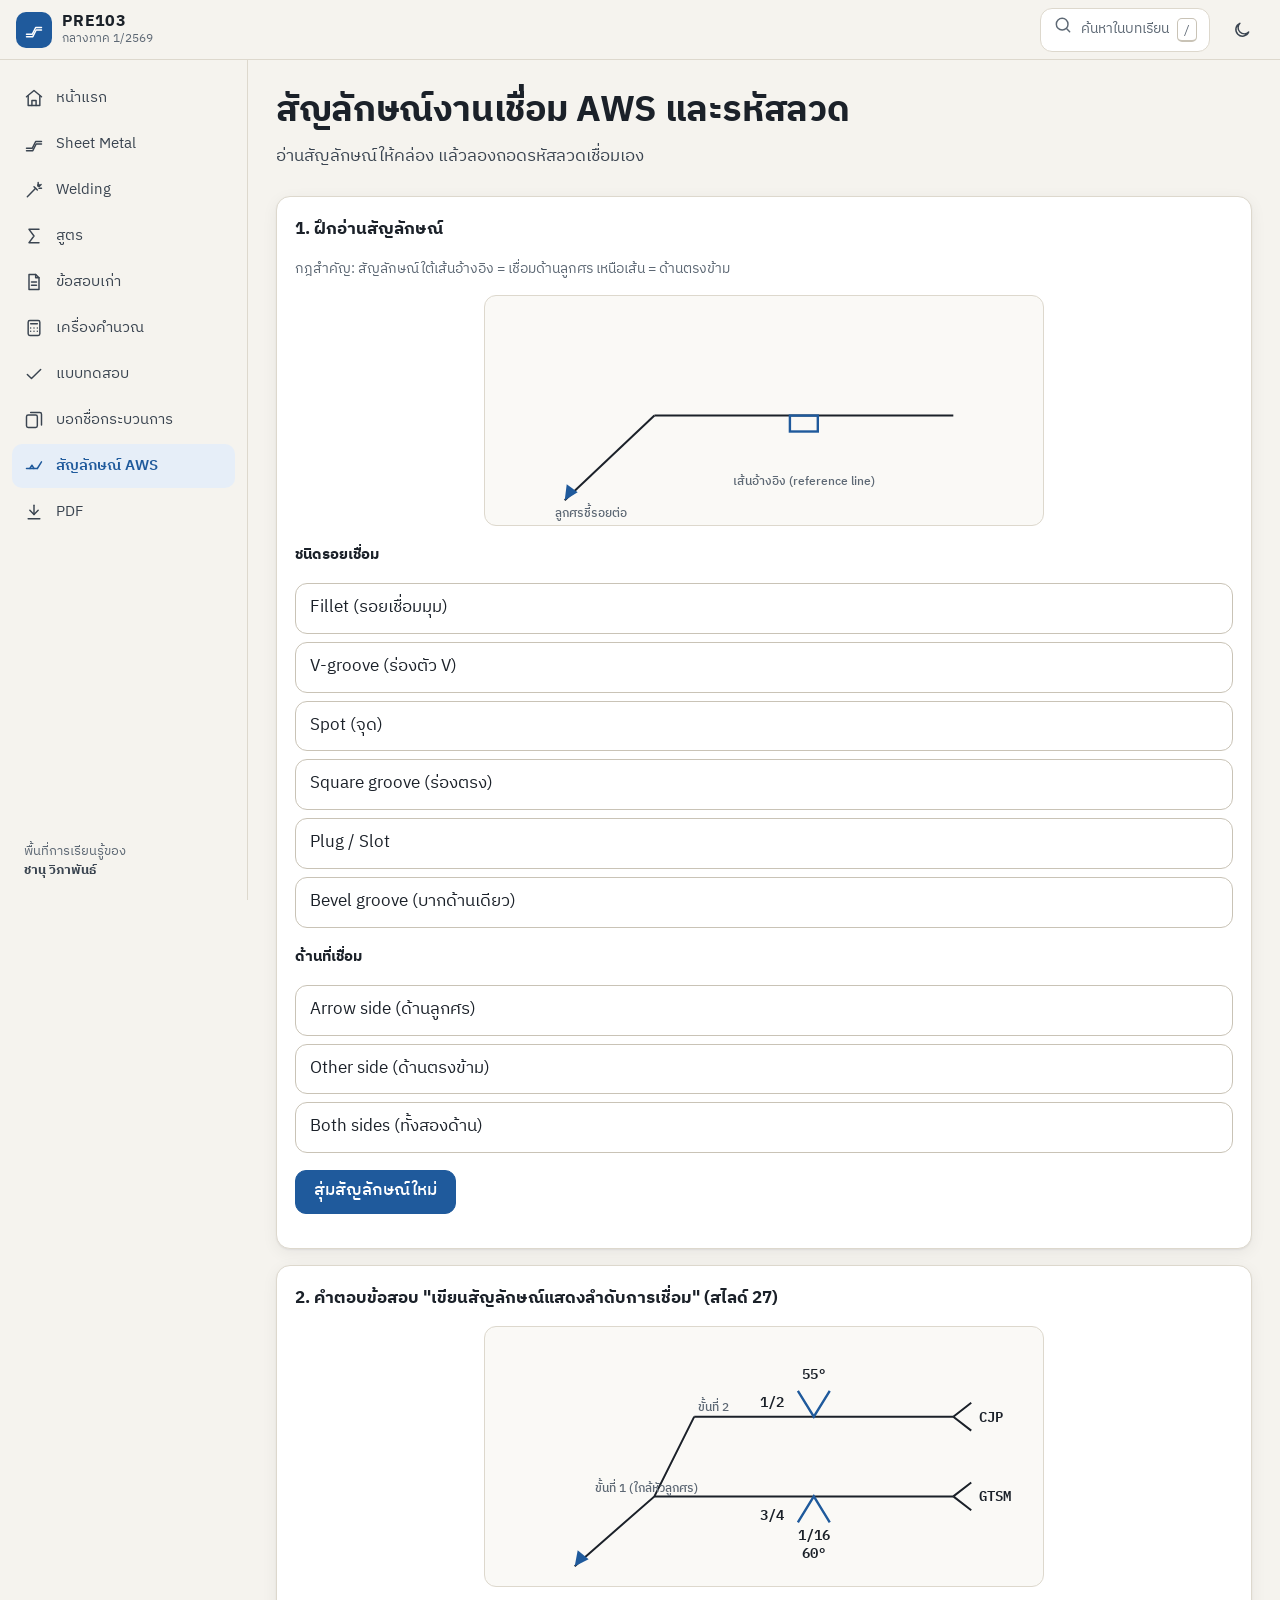
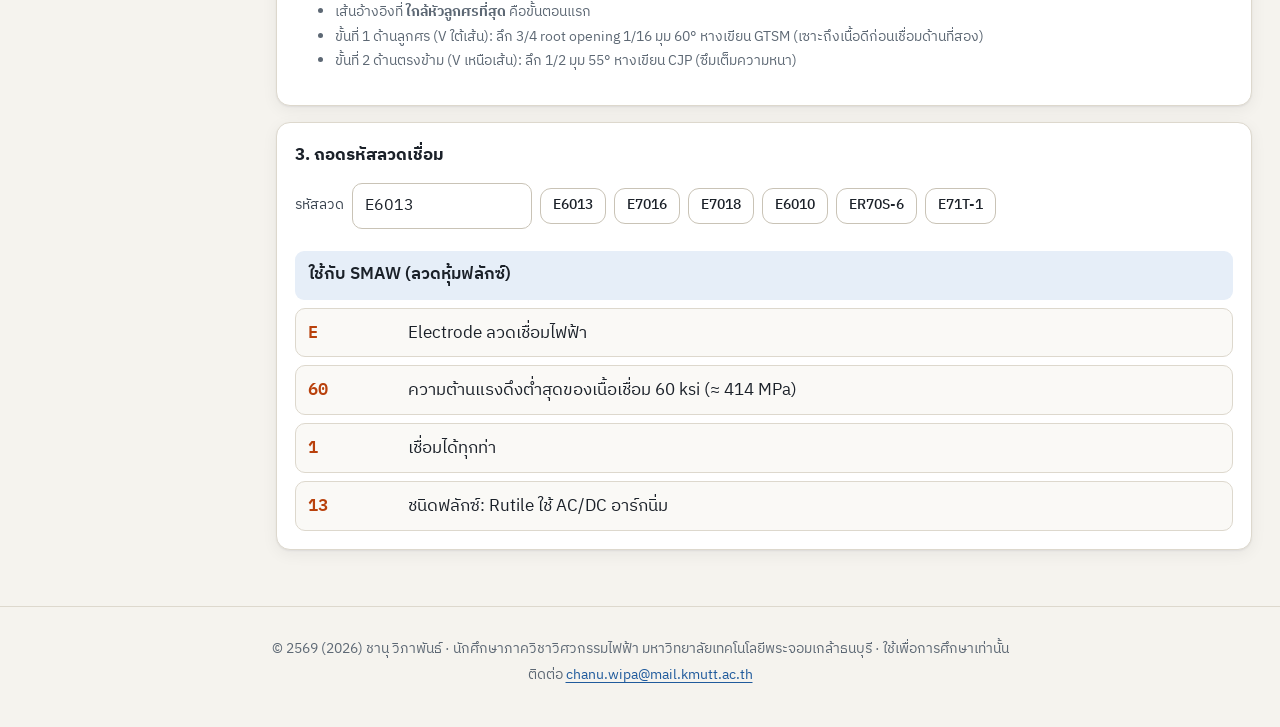
==== aws.html @ 677ed737 "PRE103 midterm review site v1" ====
<!doctype html>
<html lang="th">
<head>
<meta charset="utf-8">
<meta name="viewport" content="width=device-width, initial-scale=1">
<title>ฝึกสัญลักษณ์งานเชื่อมและรหัสลวด · PRE103 กลางภาค</title>
<meta name="description" content="ทบทวน PRE103 Production Technology ภาคการศึกษาที่ 1/2569 Sheet Metal Forming และ Welding Technology โดย ชานุ วิภาพันธ์">
<meta name="author" content="ชานุ วิภาพันธ์">
<meta name="theme-color" content="#f5f3ee" media="(prefers-color-scheme: light)">
<meta name="theme-color" content="#11151b" media="(prefers-color-scheme: dark)">
<link rel="icon" href="favicon.svg" type="image/svg+xml">
<script>try{var t=localStorage.getItem('pre103-theme');if(t)document.documentElement.dataset.theme=t}catch(e){}</script>
<link rel="preconnect" href="https://fonts.googleapis.com">
<link rel="preconnect" href="https://fonts.gstatic.com" crossorigin>
<link rel="stylesheet" href="https://fonts.googleapis.com/css2?family=IBM+Plex+Sans+Thai:wght@400;500;600;700&family=IBM+Plex+Mono:wght@400;500&display=swap">
<link rel="stylesheet" href="vendor/katex/katex.min.css">
<link rel="stylesheet" href="css/styles.css">
</head>
<body class="" data-page="aws.html">
<svg width="0" height="0" style="position:absolute" aria-hidden="true"><defs><symbol id="i-home" viewBox="0 0 24 24" fill="none" stroke="currentColor" stroke-width="1.75" stroke-linecap="round" stroke-linejoin="round"><path d="M3 10.5 12 3l9 7.5"/><path d="M5 9.5V21h14V9.5"/><path d="M9.5 21v-6h5v6"/></symbol><symbol id="i-sheet" viewBox="0 0 24 24" fill="none" stroke="currentColor" stroke-width="1.75" stroke-linecap="round" stroke-linejoin="round"><path d="M3 17h7l4-8h7"/><path d="M3 20h7.6l4-8H21"/></symbol><symbol id="i-weld" viewBox="0 0 24 24" fill="none" stroke="currentColor" stroke-width="1.75" stroke-linecap="round" stroke-linejoin="round"><path d="M4 20 14 10"/><path d="m12 8 4 4"/><path d="M17 3v3M20.5 5.5l-2 2M21 10h-3"/><circle cx="17.5" cy="6.5" r="1"/></symbol><symbol id="i-sigma" viewBox="0 0 24 24" fill="none" stroke="currentColor" stroke-width="1.75" stroke-linecap="round" stroke-linejoin="round"><path d="M18 4H6l6 8-6 8h12"/></symbol><symbol id="i-doc" viewBox="0 0 24 24" fill="none" stroke="currentColor" stroke-width="1.75" stroke-linecap="round" stroke-linejoin="round"><path d="M6 3h8l4 4v14H6z"/><path d="M14 3v4h4M9 12h6M9 16h6"/></symbol><symbol id="i-calc" viewBox="0 0 24 24" fill="none" stroke="currentColor" stroke-width="1.75" stroke-linecap="round" stroke-linejoin="round"><rect x="5" y="3" width="14" height="18" rx="2"/><path d="M8 7h8M8 12h.01M12 12h.01M16 12h.01M8 16h.01M12 16h.01M16 16h.01"/></symbol><symbol id="i-check" viewBox="0 0 24 24" fill="none" stroke="currentColor" stroke-width="1.75" stroke-linecap="round" stroke-linejoin="round"><path d="M4 12.5 9 17.5 20 6.5"/></symbol><symbol id="i-cards" viewBox="0 0 24 24" fill="none" stroke="currentColor" stroke-width="1.75" stroke-linecap="round" stroke-linejoin="round"><rect x="3" y="6" width="13" height="15" rx="2"/><path d="M8 3h11a2 2 0 0 1 2 2v13"/></symbol><symbol id="i-symbol" viewBox="0 0 24 24" fill="none" stroke="currentColor" stroke-width="1.75" stroke-linecap="round" stroke-linejoin="round"><path d="M3 15h13"/><path d="m16 15 5-8"/><path d="M7 15l2.5-4 2.5 4"/></symbol><symbol id="i-download" viewBox="0 0 24 24" fill="none" stroke="currentColor" stroke-width="1.75" stroke-linecap="round" stroke-linejoin="round"><path d="M12 4v11"/><path d="m7 10 5 5 5-5"/><path d="M5 20h14"/></symbol><symbol id="i-search" viewBox="0 0 24 24" fill="none" stroke="currentColor" stroke-width="1.75" stroke-linecap="round" stroke-linejoin="round"><circle cx="11" cy="11" r="7"/><path d="m20 20-3.5-3.5"/></symbol><symbol id="i-moon" viewBox="0 0 24 24" fill="none" stroke="currentColor" stroke-width="1.75" stroke-linecap="round" stroke-linejoin="round"><path d="M20 14.5A8 8 0 1 1 9.5 4a6.5 6.5 0 0 0 10.5 10.5z"/></symbol><symbol id="i-sun" viewBox="0 0 24 24" fill="none" stroke="currentColor" stroke-width="1.75" stroke-linecap="round" stroke-linejoin="round"><circle cx="12" cy="12" r="4"/><path d="M12 2v2M12 20v2M4.9 4.9l1.4 1.4M17.7 17.7l1.4 1.4M2 12h2M20 12h2M4.9 19.1l1.4-1.4M17.7 6.3l1.4-1.4"/></symbol><symbol id="i-menu" viewBox="0 0 24 24" fill="none" stroke="currentColor" stroke-width="1.75" stroke-linecap="round" stroke-linejoin="round"><path d="M4 7h16M4 12h16M4 17h16"/></symbol><symbol id="i-close" viewBox="0 0 24 24" fill="none" stroke="currentColor" stroke-width="1.75" stroke-linecap="round" stroke-linejoin="round"><path d="M6 6l12 12M18 6 6 18"/></symbol><symbol id="i-bulb" viewBox="0 0 24 24" fill="none" stroke="currentColor" stroke-width="1.75" stroke-linecap="round" stroke-linejoin="round"><path d="M9 18h6M10 21h4"/><path d="M12 3a6 6 0 0 0-3.5 10.9c.6.5 1 1.2 1 2.1h5c0-.9.4-1.6 1-2.1A6 6 0 0 0 12 3z"/></symbol><symbol id="i-alert" viewBox="0 0 24 24" fill="none" stroke="currentColor" stroke-width="1.75" stroke-linecap="round" stroke-linejoin="round"><path d="M12 3 2 20h20z"/><path d="M12 10v4M12 17h.01"/></symbol><symbol id="i-target" viewBox="0 0 24 24" fill="none" stroke="currentColor" stroke-width="1.75" stroke-linecap="round" stroke-linejoin="round"><circle cx="12" cy="12" r="8"/><circle cx="12" cy="12" r="4"/><circle cx="12" cy="12" r=".6"/></symbol><symbol id="i-book" viewBox="0 0 24 24" fill="none" stroke="currentColor" stroke-width="1.75" stroke-linecap="round" stroke-linejoin="round"><path d="M4 5a2 2 0 0 1 2-2h13v16H6a2 2 0 0 0-2 2z"/><path d="M4 19V5"/></symbol><symbol id="i-arrow" viewBox="0 0 24 24" fill="none" stroke="currentColor" stroke-width="1.75" stroke-linecap="round" stroke-linejoin="round"><path d="M5 12h14M13 6l6 6-6 6"/></symbol><symbol id="i-up" viewBox="0 0 24 24" fill="none" stroke="currentColor" stroke-width="1.75" stroke-linecap="round" stroke-linejoin="round"><path d="M12 19V5M6 11l6-6 6 6"/></symbol></defs></svg>
<div id="loader" class="loader" aria-hidden="true"><div class="loader-inner"><div class="loader-mark"><svg class="ic" aria-hidden="true"><use href="#i-sheet"/></svg></div><p class="loader-quote"></p><p class="loader-by"></p></div></div>
<a class="skip" href="#main">ข้ามไปเนื้อหา</a>
<header class="topbar">
  <div class="topbar-inner">
    <button class="icon-btn menu-btn" type="button" aria-label="เปิดเมนู" aria-expanded="false" aria-controls="sidenav"><svg class="ic" aria-hidden="true"><use href="#i-menu"/></svg></button>
    <a class="brand" href="index.html"><span class="brand-mark"><svg class="ic" aria-hidden="true"><use href="#i-sheet"/></svg></span><span class="brand-text"><b>PRE103</b><small>กลางภาค 1/2569</small></span></a>
    <button class="search-btn" type="button" data-open-search><span><svg class="ic" aria-hidden="true"><use href="#i-search"/></svg></span><span class="search-label">ค้นหาในบทเรียน</span><kbd>/</kbd></button>
    <button class="icon-btn" type="button" data-theme-toggle aria-label="สลับโหมดมืด/สว่าง"><svg class="ic" aria-hidden="true"><use href="#i-moon"/></svg></button>
  </div>
</header>
<div class="shell">
  <nav id="sidenav" class="sidenav" aria-label="เมนูหลัก"><ul><li><a href="index.html"><svg class="ic" aria-hidden="true"><use href="#i-home"/></svg><span>หน้าแรก</span></a></li><li><a href="lesson-sheet-metal.html"><svg class="ic" aria-hidden="true"><use href="#i-sheet"/></svg><span>Sheet Metal</span></a></li><li><a href="lesson-welding.html"><svg class="ic" aria-hidden="true"><use href="#i-weld"/></svg><span>Welding</span></a></li><li><a href="formulas.html"><svg class="ic" aria-hidden="true"><use href="#i-sigma"/></svg><span>สูตร</span></a></li><li><a href="exams.html"><svg class="ic" aria-hidden="true"><use href="#i-doc"/></svg><span>ข้อสอบเก่า</span></a></li><li><a href="calculators.html"><svg class="ic" aria-hidden="true"><use href="#i-calc"/></svg><span>เครื่องคำนวณ</span></a></li><li><a href="quiz.html"><svg class="ic" aria-hidden="true"><use href="#i-check"/></svg><span>แบบทดสอบ</span></a></li><li><a href="flashcards.html"><svg class="ic" aria-hidden="true"><use href="#i-cards"/></svg><span>บอกชื่อกระบวนการ</span></a></li><li><a href="aws.html" aria-current="page"><svg class="ic" aria-hidden="true"><use href="#i-symbol"/></svg><span>สัญลักษณ์ AWS</span></a></li><li><a href="downloads.html"><svg class="ic" aria-hidden="true"><use href="#i-download"/></svg><span>PDF</span></a></li></ul>
    <div class="sidenav-foot">พื้นที่การเรียนรู้ของ<br><b>ชานุ วิภาพันธ์</b></div>
  </nav>
  <div class="scrim" data-close-nav></div>
  <main id="main" tabindex="-1"><div class="wrap"><header class="page-head"><h1>สัญลักษณ์งานเชื่อม AWS และรหัสลวด</h1><p class="lead">อ่านสัญลักษณ์ให้คล่อง แล้วลองถอดรหัสลวดเชื่อมเอง</p></header><div id="aws-app"></div></div></main>
</div>
<footer class="site-foot">
  <p>© 2569 (2026) ชานุ วิภาพันธ์ · นักศึกษาภาควิชาวิศวกรรมไฟฟ้า มหาวิทยาลัยเทคโนโลยีพระจอมเกล้าธนบุรี · ใช้เพื่อการศึกษาเท่านั้น</p>
  <p>ติดต่อ <a href="mailto:chanu.wipa@mail.kmutt.ac.th">chanu.wipa@mail.kmutt.ac.th</a></p>
</footer>
<button class="to-top" type="button" aria-label="กลับขึ้นด้านบน"><svg class="ic" aria-hidden="true"><use href="#i-up"/></svg></button>
<dialog id="search-dlg" class="search-dlg" aria-label="ค้นหา">
  <form method="dialog" class="search-form"><span><svg class="ic" aria-hidden="true"><use href="#i-search"/></svg></span><input id="search-input" type="search" placeholder="พิมพ์คำค้น เช่น clearance, E6013, springback" autocomplete="off" aria-label="คำค้น"><button class="icon-btn" value="close" aria-label="ปิด"><svg class="ic" aria-hidden="true"><use href="#i-close"/></svg></button></form>
  <ol id="search-results" class="search-results"></ol>
</dialog>
<div id="lightbox" class="lightbox" hidden><button class="icon-btn lb-close" type="button" aria-label="ปิดรูป"><svg class="ic" aria-hidden="true"><use href="#i-close"/></svg></button><img alt=""></div>
<script>window.__QUOTES=[["เรียนทีละนิด แต่ทำทุกวัน ดีกว่าอ่านรวดเดียวคืนก่อนสอบ",""],["Measure twice, cut once.","สุภาษิตช่าง"],["ความรู้ที่ไม่ได้ลงมือทำ ก็เหมือนแผ่นเหล็กที่ยังไม่ได้พับ",""],["Strike while the iron is hot.","สุภาษิตอังกฤษ"],["สูตรจำได้ไม่ยาก ที่ยากคือรู้ว่าทำไมต้องใช้สูตรนั้น",""],["It always seems impossible until it is done.","Nelson Mandela"]];</script>

<script type="module" src="js/app.js"></script>
<script type="module" src="js/aws.js"></script>

</body>
</html>
---- css/styles.css ----
/* PRE103 กลางภาค: โทนกระดาษเขียนแบบ + เหล็ก + ประกายเชื่อม */
:root {
  --bg: #f5f3ee;
  --bg-2: #eceae3;
  --surface: #ffffff;
  --surface-2: #faf9f6;
  --ink: #1b2129;
  --ink-2: #3a4450;
  --muted: #5d6874;
  --line: #ddd8cd;
  --line-2: #c9c3b6;
  --steel: #1f5a9c;
  --steel-soft: #e6eef8;
  --arc: #b9410c;
  --arc-soft: #fdeee4;
  --ok: #15803d;
  --ok-soft: #e7f5ec;
  --bad: #b42318;
  --bad-soft: #fdecea;
  --warn: #8a4b06;
  --warn-soft: #fff4dc;
  --exam: #5b3fa3;
  --exam-soft: #efeafb;
  --extra: #0f6b6b;
  --extra-soft: #e3f4f2;
  --focus: #1f5a9c;
  --on-steel: #ffffff;
  --shadow: 0 1px 2px rgba(20, 24, 30, .06), 0 4px 16px rgba(20, 24, 30, .06);
  --radius: 14px;
  --radius-sm: 9px;
  --font: 'IBM Plex Sans Thai', 'Noto Sans Thai', 'Leelawadee UI', system-ui, sans-serif;
  --mono: 'IBM Plex Mono', ui-monospace, Consolas, monospace;
  --top: 60px;
  --nav-w: 248px;
  color-scheme: light;
}
@media (prefers-color-scheme: dark) {
  :root:not([data-theme="light"]) {
    --bg: #11151b; --bg-2: #161b22; --surface: #182029; --surface-2: #1c2530;
    --ink: #e7ebf0; --ink-2: #c8d0da; --muted: #9aa6b4; --line: #2a3441; --line-2: #384455;
    --steel: #7fb2f0; --steel-soft: #1b2a3d; --arc: #ff9a5c; --arc-soft: #34221a;
    --ok: #5fd08a; --ok-soft: #15291e; --bad: #ff8a80; --bad-soft: #351c1c;
    --warn: #f5c062; --warn-soft: #2f2615; --exam: #b9a3ff; --exam-soft: #241f3a;
    --extra: #6fd6cf; --extra-soft: #142c2c; --focus: #7fb2f0; --on-steel: #0d1620; --on-steel: #0d1620;
    --shadow: 0 1px 2px rgba(0,0,0,.3), 0 6px 20px rgba(0,0,0,.25);
    color-scheme: dark;
  }
}
:root[data-theme="dark"] {
  --bg: #11151b; --bg-2: #161b22; --surface: #182029; --surface-2: #1c2530;
  --ink: #e7ebf0; --ink-2: #c8d0da; --muted: #9aa6b4; --line: #2a3441; --line-2: #384455;
  --steel: #7fb2f0; --steel-soft: #1b2a3d; --arc: #ff9a5c; --arc-soft: #34221a;
  --ok: #5fd08a; --ok-soft: #15291e; --bad: #ff8a80; --bad-soft: #351c1c;
  --warn: #f5c062; --warn-soft: #2f2615; --exam: #b9a3ff; --exam-soft: #241f3a;
  --extra: #6fd6cf; --extra-soft: #142c2c; --focus: #7fb2f0; --on-steel: #0d1620; --on-steel: #0d1620;
  --shadow: 0 1px 2px rgba(0,0,0,.3), 0 6px 20px rgba(0,0,0,.25);
  color-scheme: dark;
}

*, *::before, *::after { box-sizing: border-box; }
html { -webkit-text-size-adjust: 100%; scroll-padding-top: calc(var(--top) + 12px); }
body {
  margin: 0; background: var(--bg); color: var(--ink);
  font-family: var(--font); font-size: 16.5px; line-height: 1.75;
  text-rendering: optimizeLegibility; -webkit-font-smoothing: antialiased;
  overflow-x: hidden;
}
img { max-width: 100%; height: auto; }
a { color: var(--steel); text-underline-offset: 3px; }
:focus-visible { outline: 3px solid var(--focus); outline-offset: 2px; border-radius: 6px; }
.ic { width: 20px; height: 20px; flex: none; }
kbd { font-family: var(--mono); font-size: .75rem; border: 1px solid var(--line-2); border-bottom-width: 2px; border-radius: 5px; padding: 0 .35rem; color: var(--muted); }
.skip { position: absolute; left: -999px; top: 8px; z-index: 100; background: var(--ink); color: var(--bg); padding: .5rem 1rem; border-radius: 8px; }
.skip:focus { left: 8px; }
@media (prefers-reduced-motion: reduce) { *, *::before, *::after { animation-duration: .01ms !important; transition-duration: .01ms !important; scroll-behavior: auto !important; } }

/* ---------- loader ---------- */
.loader { position: fixed; inset: 0; z-index: 200; display: grid; place-items: center; background: var(--bg); transition: opacity .35s ease, visibility .35s; }
.loader.is-done { opacity: 0; visibility: hidden; }
.loader-inner { max-width: 420px; padding: 24px; text-align: center; }
.loader-mark { width: 56px; height: 56px; margin: 0 auto 18px; border-radius: 16px; display: grid; place-items: center; background: var(--steel); color: var(--on-steel); animation: pulse 1.2s ease-in-out infinite; }
.loader-mark .ic { width: 28px; height: 28px; }
.loader-quote { font-size: 1.1rem; font-weight: 500; margin: 0 0 6px; }
.loader-by { color: var(--muted); font-size: .9rem; margin: 0; }
@keyframes pulse { 50% { transform: scale(.92); opacity: .8; } }

/* ---------- top bar ---------- */
.topbar { position: sticky; top: env(safe-area-inset-top, 0px); z-index: 40; height: var(--top); background: color-mix(in srgb, var(--bg) 88%, transparent); backdrop-filter: saturate(1.4) blur(10px); border-bottom: 1px solid var(--line); }
.topbar-inner { height: 100%; display: flex; align-items: center; gap: 10px; padding: 0 16px; max-width: 1400px; margin: 0 auto; }
.brand { display: flex; align-items: center; gap: 10px; color: var(--ink); text-decoration: none; margin-right: auto; min-height: 44px; }
.brand-mark { width: 36px; height: 36px; border-radius: 10px; background: var(--steel); color: var(--on-steel); display: grid; place-items: center; }
.brand-text { display: flex; flex-direction: column; line-height: 1.15; }
.brand-text b { font-size: 1rem; letter-spacing: .02em; }
.brand-text small { color: var(--muted); font-size: .75rem; }
.icon-btn { width: 44px; height: 44px; display: inline-grid; place-items: center; border: 1px solid transparent; background: transparent; color: var(--ink-2); border-radius: 12px; cursor: pointer; }
.icon-btn:hover { background: var(--bg-2); }
.search-btn { display: flex; align-items: center; gap: 8px; min-height: 44px; padding: 0 12px; border: 1px solid var(--line); background: var(--surface); color: var(--muted); border-radius: 12px; font: inherit; font-size: .9rem; cursor: pointer; min-width: 44px; }
.search-btn:hover { border-color: var(--line-2); }
.menu-btn { display: none; }

/* ---------- shell ---------- */
.shell { display: grid; grid-template-columns: var(--nav-w) minmax(0, 1fr); max-width: 1400px; margin: 0 auto; }
.sidenav { position: sticky; top: var(--top); height: calc(100vh - var(--top)); overflow-y: auto; padding: 16px 12px; border-right: 1px solid var(--line); display: flex; flex-direction: column; }
.sidenav ul { list-style: none; margin: 0; padding: 0; display: grid; gap: 2px; }
.sidenav a { display: flex; align-items: center; gap: 12px; min-height: 44px; padding: 0 12px; border-radius: 10px; color: var(--ink-2); text-decoration: none; font-size: .95rem; }
.sidenav a:hover { background: var(--bg-2); color: var(--ink); }
.sidenav a[aria-current="page"] { background: var(--steel-soft); color: var(--steel); font-weight: 600; }
.sidenav-foot { margin-top: auto; padding: 16px 12px 4px; color: var(--muted); font-size: .8rem; line-height: 1.5; }
.sidenav-foot b { color: var(--ink-2); }
.scrim { display: none; }
main { min-width: 0; padding: 28px 28px 56px; outline: none; }

@media (max-width: 960px) {
  .menu-btn { display: inline-grid; }
  .shell { display: block; }
  .sidenav { position: fixed; z-index: 60; left: 0; top: 0; height: 100dvh; width: min(84vw, 300px); background: var(--surface); transform: translateX(-102%); transition: transform .25s ease; box-shadow: var(--shadow); padding-top: 20px; }
  body.nav-open .sidenav { transform: none; }
  body.nav-open .scrim { display: block; position: fixed; inset: 0; z-index: 55; background: rgba(10, 14, 20, .45); }
  main { padding: 20px 16px 48px; }
  .search-label, .search-btn kbd { display: none; }
}

/* ---------- common ---------- */
.wrap { max-width: 1080px; margin: 0 auto; }
.wrap.narrow { max-width: 760px; }
.page-head { margin-bottom: 24px; }
.page-head h1, .prose h1 { font-size: clamp(1.6rem, 1.2rem + 1.6vw, 2.25rem); line-height: 1.3; margin: 0 0 8px; letter-spacing: -.01em; }
.lead { color: var(--ink-2); margin: 0 0 12px; max-width: 70ch; }
.eyebrow { margin: 0 0 4px; color: var(--arc); font-weight: 600; font-size: .85rem; letter-spacing: .04em; }
.btn { display: inline-flex; align-items: center; justify-content: center; gap: 8px; min-height: 44px; padding: 0 18px; border-radius: 11px; border: 1px solid var(--line-2); background: var(--surface); color: var(--ink); font: inherit; font-weight: 500; cursor: pointer; text-decoration: none; transition: background .15s, border-color .15s, transform .1s; }
.btn:hover { border-color: var(--steel); }
.btn:active { transform: translateY(1px); }
.btn-primary { background: var(--steel); border-color: var(--steel); color: var(--on-steel); }
.btn-primary:hover { filter: brightness(1.07); }
.btn-ghost { background: transparent; }
.btn-sm { min-height: 36px; padding: 0 12px; font-size: .9rem; }
.btn[disabled] { opacity: .5; cursor: not-allowed; }
.seg { display: inline-flex; padding: 4px; gap: 4px; background: var(--bg-2); border-radius: 12px; flex-wrap: wrap; }
.seg-btn { min-height: 40px; padding: 0 14px; border: 0; border-radius: 9px; background: transparent; color: var(--ink-2); font: inherit; font-size: .92rem; cursor: pointer; }
.seg-btn.is-on { background: var(--surface); color: var(--ink); font-weight: 600; box-shadow: var(--shadow); }
.chip { display: inline-flex; align-items: center; gap: 4px; padding: 2px 10px; border-radius: 999px; font-size: .8rem; background: var(--bg-2); color: var(--ink-2); }
.chip-arc { background: var(--arc-soft); color: var(--arc); }
.chip-steel { background: var(--steel-soft); color: var(--steel); }
.chip-ok { background: var(--ok-soft); color: var(--ok); }
.chip-warn { background: var(--warn-soft); color: var(--warn); }
.card { display: block; background: var(--surface); border: 1px solid var(--line); border-radius: var(--radius); padding: 18px; box-shadow: var(--shadow); color: inherit; text-decoration: none; }
a.card { transition: border-color .15s, transform .15s; }
a.card:hover { border-color: var(--steel); transform: translateY(-2px); }

/* ---------- home ---------- */
.hero { position: relative; overflow: hidden; border-radius: 22px; padding: clamp(24px, 4vw, 48px); background: var(--surface); border: 1px solid var(--line); box-shadow: var(--shadow); margin-bottom: 28px; }
.hero::before { content: ""; position: absolute; inset: 0; background-image: linear-gradient(var(--line) 1px, transparent 1px), linear-gradient(90deg, var(--line) 1px, transparent 1px); background-size: 28px 28px; opacity: .45; mask-image: linear-gradient(110deg, transparent 35%, #000 100%); pointer-events: none; }
.hero > * { position: relative; }
.hero h1 { font-size: clamp(1.7rem, 1.2rem + 2.4vw, 2.8rem); line-height: 1.25; margin: 6px 0 12px; letter-spacing: -.015em; max-width: 22ch; }
.hero .welcome { font-size: 1.05rem; color: var(--ink-2); max-width: 60ch; margin: 0 0 20px; }
.hero-actions { display: flex; flex-wrap: wrap; gap: 10px; }
.hero-art { position: absolute; right: -10px; bottom: -6px; width: min(42%, 360px); opacity: .95; pointer-events: none; }
@media (max-width: 760px) { .hero-art { display: none; } }
.grid { display: grid; gap: 14px; }
.grid-2 { grid-template-columns: repeat(auto-fit, minmax(280px, 1fr)); }
.grid-3 { grid-template-columns: repeat(auto-fit, minmax(220px, 1fr)); }
.section-title { font-size: 1.15rem; margin: 32px 0 12px; }
.lesson-card { position: relative; padding: 22px; }
.card-kicker { display: block; color: var(--arc); font-size: .8rem; font-weight: 600; }
.card-title { display: block; font-size: 1.2rem; font-weight: 600; margin: 4px 0 6px; line-height: 1.4; }
.card-meta { color: var(--muted); font-size: .88rem; }
.progress-pill:not(:empty) { position: absolute; top: 16px; right: 16px; }
.tool-card { display: flex; gap: 14px; align-items: flex-start; }
.tool-card .tool-ic { width: 42px; height: 42px; border-radius: 12px; display: grid; place-items: center; background: var(--steel-soft); color: var(--steel); flex: none; }
.tool-card b { display: block; margin-bottom: 2px; }
.tool-card span { color: var(--muted); font-size: .9rem; line-height: 1.55; }
.stats { display: flex; flex-wrap: wrap; gap: 10px; margin-top: 18px; }
.stat { padding: 8px 14px; border-radius: 12px; background: var(--surface-2); border: 1px solid var(--line); font-size: .9rem; }
.stat b { font-size: 1.1rem; margin-right: 4px; }
.note { padding: 14px 16px; border-radius: var(--radius-sm); background: var(--surface-2); border: 1px dashed var(--line-2); color: var(--ink-2); font-size: .92rem; }

/* ---------- lesson ---------- */
.lesson-layout { display: grid; grid-template-columns: minmax(0, 1fr) 230px; gap: 40px; max-width: 1120px; margin: 0 auto; }
.lesson-layout .toc { order: 2; position: sticky; top: calc(var(--top) + 20px); align-self: start; max-height: calc(100vh - var(--top) - 40px); overflow-y: auto; font-size: .86rem; }
.toc-title { font-weight: 600; color: var(--muted); font-size: .8rem; letter-spacing: .04em; margin-bottom: 6px; }
.toc ol { list-style: none; margin: 0; padding: 0; border-left: 2px solid var(--line); }
.toc li a { display: block; padding: 4px 0 4px 12px; margin-left: -2px; border-left: 2px solid transparent; color: var(--muted); text-decoration: none; line-height: 1.45; }
.toc li.lv3 a { padding-left: 24px; font-size: .82rem; }
.toc li a:hover { color: var(--ink); }
.toc li a.is-active { color: var(--steel); border-left-color: var(--steel); font-weight: 600; }
@media (max-width: 1180px) { .lesson-layout { grid-template-columns: minmax(0, 1fr); } .lesson-layout .toc { display: none; } }
.prose { max-width: 76ch; min-width: 0; }
.prose h2 { font-size: 1.45rem; line-height: 1.4; margin: 2.4em 0 .6em; padding-top: .6em; border-top: 1px solid var(--line); }
.prose h3 { font-size: 1.15rem; margin: 1.8em 0 .5em; }
.prose h4 { font-size: 1rem; margin: 1.4em 0 .4em; }
.prose h2, .prose h3 { position: relative; }
.anchor { position: absolute; left: -1.1em; color: var(--line-2); text-decoration: none; opacity: 0; font-weight: 400; }
.prose h2:hover .anchor, .prose h3:hover .anchor { opacity: 1; }
.prose p, .prose li { color: var(--ink); }
.prose ul, .prose ol { padding-left: 1.4em; }
.prose li { margin: .25em 0; }
.prose li::marker { color: var(--muted); }
.prose strong { font-weight: 600; }
.prose code { font-family: var(--mono); font-size: .88em; background: var(--bg-2); padding: .1em .35em; border-radius: 5px; }
.math-block { overflow-x: auto; overflow-y: hidden; padding: 10px 14px; margin: 1em 0; background: var(--surface); border: 1px solid var(--line); border-left: 3px solid var(--steel); border-radius: var(--radius-sm); }
.math-block .katex-display { margin: .3em 0; }
.katex { font-size: 1.08em; }
.table-wrap { overflow-x: auto; margin: 1em 0; border: 1px solid var(--line); border-radius: var(--radius-sm); background: var(--surface); }
table { border-collapse: collapse; width: 100%; font-size: .93rem; }
th, td { padding: 9px 12px; text-align: left; vertical-align: top; border-bottom: 1px solid var(--line); }
th { background: var(--surface-2); font-weight: 600; white-space: nowrap; }
tr:last-child td { border-bottom: 0; }
.box { margin: 1.3em 0; padding: 14px 16px; border-radius: var(--radius-sm); border: 1px solid; }
.box > :last-child { margin-bottom: 0; }
.box p { margin: .4em 0; }
.box-title { display: flex; align-items: center; gap: 8px; font-weight: 600; font-size: .9rem; margin-bottom: 4px; }
.box-tip { background: var(--steel-soft); border-color: color-mix(in srgb, var(--steel) 35%, transparent); }
.box-tip .box-title { color: var(--steel); }
.box-warn { background: var(--warn-soft); border-color: color-mix(in srgb, var(--warn) 40%, transparent); }
.box-warn .box-title { color: var(--warn); }
.box-exam { background: var(--exam-soft); border-color: color-mix(in srgb, var(--exam) 35%, transparent); }
.box-exam .box-title { color: var(--exam); }
.box-extra { background: var(--extra-soft); border-color: color-mix(in srgb, var(--extra) 35%, transparent); }
.box-extra .box-title { color: var(--extra); }
.fig { margin: 1.2em 0; }
.fig-zoom { display: block; width: 100%; padding: 0; border: 1px solid var(--line); border-radius: var(--radius-sm); background: #fff; cursor: zoom-in; overflow: hidden; }
.fig img { display: block; width: 100%; }
.fig figcaption { font-size: .85rem; color: var(--muted); margin-top: 6px; line-height: 1.5; }
.fig .src { color: var(--line-2); }
.gallery { display: grid; grid-template-columns: repeat(auto-fit, minmax(240px, 1fr)); gap: 12px; margin: 1.2em 0; }
.gallery .fig { margin: 0; }
.lesson-end { margin: 48px 0 0; padding-top: 24px; border-top: 1px solid var(--line); }
.missing { color: var(--bad); }

/* ---------- lightbox / search ---------- */
.lightbox { position: fixed; inset: 0; z-index: 120; background: rgba(8, 10, 14, .88); display: grid; place-items: center; padding: 16px; }
.lightbox[hidden] { display: none; }
.lightbox img { max-width: 100%; max-height: 92vh; border-radius: 10px; background: #fff; }
.lb-close { position: absolute; top: 12px; right: 12px; color: #fff; background: rgba(255,255,255,.12); }
.search-dlg { width: min(680px, calc(100vw - 24px)); max-height: 80vh; padding: 0; border: 1px solid var(--line); border-radius: 16px; background: var(--surface); color: var(--ink); box-shadow: 0 20px 60px rgba(0,0,0,.3); margin-top: 10vh; }
.search-dlg::backdrop { background: rgba(10, 14, 20, .45); }
.search-form { display: flex; align-items: center; gap: 10px; padding: 8px 8px 8px 16px; border-bottom: 1px solid var(--line); color: var(--muted); }
.search-form input { flex: 1; min-height: 44px; border: 0; background: transparent; color: var(--ink); font: inherit; font-size: 1.05rem; outline: none; }
.search-results { list-style: none; margin: 0; padding: 8px; overflow-y: auto; max-height: calc(80vh - 70px); }
.search-results a { display: block; padding: 10px 12px; border-radius: 10px; color: var(--ink); text-decoration: none; }
.search-results a:hover, .search-results a:focus { background: var(--bg-2); outline: none; }
.search-results .sr-title { font-weight: 600; }
.search-results .sr-meta { font-size: .78rem; color: var(--arc); }
.search-results .sr-snip { font-size: .86rem; color: var(--muted); line-height: 1.5; }
.search-results mark { background: var(--warn-soft); color: inherit; padding: 0 2px; border-radius: 3px; }
.search-empty { padding: 18px; color: var(--muted); text-align: center; }

/* ---------- footer ---------- */
.site-foot { text-align: center; padding: 28px 16px 36px; border-top: 1px solid var(--line); color: var(--muted); font-size: .85rem; line-height: 1.6; }
.site-foot p { margin: .3em auto; max-width: 900px; }
.to-top { position: fixed; right: 16px; bottom: 16px; z-index: 30; width: 44px; height: 44px; border-radius: 50%; border: 1px solid var(--line); background: var(--surface); color: var(--ink-2); display: grid; place-items: center; box-shadow: var(--shadow); cursor: pointer; opacity: 0; pointer-events: none; transition: opacity .2s; }
.to-top.is-on { opacity: 1; pointer-events: auto; }

/* ---------- formulas ---------- */
.fgroup { margin-bottom: 28px; }
.fgroup h2 { font-size: 1.15rem; margin: 0 0 12px; }
.fgrid { display: grid; grid-template-columns: repeat(auto-fill, minmax(300px, 1fr)); gap: 12px; }
.fcard { position: relative; background: var(--surface); border: 1px solid var(--line); border-radius: var(--radius); padding: 14px 16px; box-shadow: var(--shadow); min-width: 0; }
.fcard-name { font-weight: 600; font-size: .95rem; margin-bottom: 4px; }
.fcard-tex { overflow-x: auto; overflow-y: hidden; }
.fcard-tex .katex-display { margin: .4em 0; }
.fcard-vars, .fcard-note { font-size: .86rem; color: var(--ink-2); line-height: 1.6; }
.fcard-note { color: var(--muted); margin-top: 4px; }
.fcard-reveal { display: none; }
body.f-quiz .fcard:not(.is-open) .fcard-body { visibility: hidden; }
body.f-quiz .fcard:not(.is-open) .fcard-reveal { display: grid; place-items: center; position: absolute; inset: 40px 12px 12px; border: 1px dashed var(--line-2); border-radius: 10px; background: var(--surface-2); color: var(--muted); font: inherit; cursor: pointer; min-height: 60px; }

/* ---------- exams ---------- */
.paper-tabs { display: flex; gap: 8px; overflow-x: auto; padding-bottom: 6px; margin-bottom: 18px; scrollbar-width: thin; }
.paper-tab { flex: none; min-height: 44px; padding: 6px 14px; border-radius: 12px; border: 1px solid var(--line); background: var(--surface); color: var(--ink-2); font: inherit; font-size: .9rem; cursor: pointer; text-align: left; line-height: 1.35; }
.paper-tab small { display: block; color: var(--muted); font-size: .76rem; }
.paper-tab.is-on { border-color: var(--steel); background: var(--steel-soft); color: var(--steel); font-weight: 600; }
.paper-note { margin: 0 0 16px; color: var(--muted); font-size: .9rem; }
.filters { display: flex; flex-wrap: wrap; gap: 8px; align-items: center; margin-bottom: 16px; }
.qcard { background: var(--surface); border: 1px solid var(--line); border-radius: var(--radius); padding: 18px; margin-bottom: 14px; box-shadow: var(--shadow); }
.qhead { display: flex; flex-wrap: wrap; align-items: center; gap: 8px; margin-bottom: 8px; }
.qno { font-weight: 700; font-family: var(--mono); color: var(--steel); }
.qtext { margin: 0 0 10px; }
.qfigs { display: grid; grid-template-columns: repeat(auto-fit, minmax(200px, 1fr)); gap: 10px; margin: 8px 0 12px; }
.qfigs .fig { margin: 0; }
.qfigs .fig figcaption { display: none; }
.qfigs .fig img { max-height: 340px; object-fit: contain; }
.qactions { display: flex; flex-wrap: wrap; gap: 8px; }
.answer { margin-top: 12px; padding: 12px 14px; border-radius: var(--radius-sm); background: var(--ok-soft); border: 1px solid color-mix(in srgb, var(--ok) 30%, transparent); }
.answer .lbl { font-weight: 600; color: var(--ok); font-size: .85rem; }
.answer .why { color: var(--ink-2); font-size: .92rem; margin-top: 6px; }
.answer.is-warn { background: var(--warn-soft); border-color: color-mix(in srgb, var(--warn) 35%, transparent); }
.answer.is-warn .lbl { color: var(--warn); }
.tf-row { display: flex; gap: 8px; }
.tf-row .btn.is-right { background: var(--ok-soft); border-color: var(--ok); color: var(--ok); }
.tf-row .btn.is-wrong { background: var(--bad-soft); border-color: var(--bad); color: var(--bad); }

/* ---------- steps (shared by exams + calculators) ---------- */
.steps { list-style: none; margin: 12px 0 0; padding: 0; counter-reset: st; display: grid; gap: 10px; }
.step { position: relative; padding: 12px 14px 12px 50px; border: 1px solid var(--line); border-radius: var(--radius-sm); background: var(--surface-2); min-width: 0; }
.step::before { counter-increment: st; content: counter(st); position: absolute; left: 12px; top: 12px; width: 26px; height: 26px; border-radius: 50%; display: grid; place-items: center; background: var(--steel); color: var(--on-steel); font-size: .8rem; font-weight: 700; }
.step-title { font-weight: 600; font-size: .95rem; }
.step-math { overflow-x: auto; overflow-y: hidden; }
.step-math .katex-display { margin: .3em 0; text-align: left; }
.step-math .katex-display > .katex { text-align: left; }
.step-explain { font-size: .85rem; color: var(--muted); }
.step-result { font-weight: 600; color: var(--ok); }
.step.is-locked { opacity: .55; }
.step .choice-row { display: flex; flex-wrap: wrap; gap: 8px; margin: 8px 0; }
.choice { min-height: 44px; padding: 6px 12px; border: 1px solid var(--line-2); border-radius: 10px; background: var(--surface); color: var(--ink); cursor: pointer; font: inherit; max-width: 100%; overflow-x: auto; }
.choice:hover { border-color: var(--steel); }
.choice.is-right { border-color: var(--ok); background: var(--ok-soft); }
.choice.is-wrong { border-color: var(--bad); background: var(--bad-soft); }
.num-row { display: flex; flex-wrap: wrap; align-items: center; gap: 8px; margin-top: 8px; }
.num-row label { font-size: .88rem; color: var(--ink-2); }
.feedback { font-size: .88rem; margin-top: 6px; }
.feedback.ok { color: var(--ok); } .feedback.bad { color: var(--bad); }
.final { margin-top: 10px; padding: 10px 14px; border-radius: var(--radius-sm); background: var(--steel-soft); font-weight: 600; overflow-x: auto; }

/* ---------- forms ---------- */
.field { display: grid; gap: 4px; align-content: start; }
.field label { font-size: .85rem; color: var(--ink-2); font-weight: 500; }
.field small { font-size: .78rem; color: var(--muted); }
input[type="number"], input[type="text"], select {
  min-height: 44px; padding: 8px 12px; border: 1px solid var(--line-2); border-radius: 10px; background: var(--surface); color: var(--ink); font: inherit; font-size: 1rem; width: 100%; min-width: 0;
}
input:focus-visible, select:focus-visible { outline: 3px solid color-mix(in srgb, var(--focus) 45%, transparent); outline-offset: 0; border-color: var(--focus); }
.num-row input { width: 140px; }
.fields { display: grid; grid-template-columns: repeat(auto-fill, minmax(150px, 1fr)); gap: 12px; }

/* ---------- calculators ---------- */
.calc-tabs { display: flex; gap: 6px; overflow-x: auto; padding-bottom: 6px; margin-bottom: 16px; }
.calc-layout { display: grid; grid-template-columns: minmax(0, 360px) minmax(0, 1fr); gap: 18px; align-items: start; }
@media (max-width: 900px) { .calc-layout { grid-template-columns: minmax(0, 1fr); } }
.panel { background: var(--surface); border: 1px solid var(--line); border-radius: var(--radius); padding: 18px; box-shadow: var(--shadow); min-width: 0; }
.panel h2 { font-size: 1.05rem; margin: 0 0 12px; }
.panel h3 { font-size: .95rem; margin: 16px 0 8px; }
.diagram { width: 100%; height: auto; display: block; margin: 4px 0 12px; }
.diagram .part { fill: none; stroke: var(--steel); stroke-width: 3; stroke-linejoin: round; }
.diagram .dim { stroke: var(--muted); stroke-width: 1; fill: none; }
.diagram text { fill: var(--ink-2); font: 500 12px var(--font); }
.diagram .hl { fill: var(--arc); }
.seg-table { width: 100%; }
.seg-table td, .seg-table th { padding: 6px; border: 0; }
.seg-table select, .seg-table input { min-height: 40px; padding: 4px 8px; }
.result-big { font-size: 1.6rem; font-weight: 700; color: var(--steel); line-height: 1.2; margin: 4px 0; }
.result-row { display: flex; flex-wrap: wrap; gap: 10px; }
.result-row .stat b { color: var(--steel); }

/* ---------- quiz / flash ---------- */
.quiz-card { background: var(--surface); border: 1px solid var(--line); border-radius: 18px; padding: 22px; box-shadow: var(--shadow); }
.quiz-top { display: flex; justify-content: space-between; align-items: center; gap: 10px; margin-bottom: 12px; color: var(--muted); font-size: .9rem; }
.bar { height: 6px; border-radius: 99px; background: var(--bg-2); overflow: hidden; margin-bottom: 16px; }
.bar > i { display: block; height: 100%; background: var(--steel); transition: width .3s ease; }
.opts { display: grid; gap: 8px; margin: 14px 0; }
.opt { text-align: left; min-height: 48px; padding: 10px 14px; border: 1px solid var(--line-2); border-radius: 12px; background: var(--surface); color: var(--ink); font: inherit; cursor: pointer; }
.opt:hover:not([disabled]) { border-color: var(--steel); }
.opt.is-right { border-color: var(--ok); background: var(--ok-soft); }
.opt.is-wrong { border-color: var(--bad); background: var(--bad-soft); }
.opt[disabled] { cursor: default; }
.score { text-align: center; padding: 10px 0; }
.score .big { font-size: 3rem; font-weight: 700; color: var(--steel); line-height: 1; }
.flash { perspective: 1200px; }
.flash-card { position: relative; min-height: 320px; border-radius: 18px; cursor: pointer; transform-style: preserve-3d; transition: transform .45s ease; border: 0; padding: 0; width: 100%; background: none; font: inherit; color: inherit; text-align: left; }
.flash-card.is-flipped { transform: rotateY(180deg); }
.flash-face { position: absolute; inset: 0; backface-visibility: hidden; -webkit-backface-visibility: hidden; border-radius: 18px; background: var(--surface); border: 1px solid var(--line); box-shadow: var(--shadow); padding: 20px; display: flex; flex-direction: column; gap: 10px; overflow: auto; }
.flash-back { transform: rotateY(180deg); justify-content: center; align-items: center; text-align: center; background: var(--steel-soft); }
.flash-back .ans { font-size: 1.4rem; font-weight: 700; color: var(--steel); line-height: 1.4; }
.flash-face .fig { margin: 0; flex: 1; display: grid; place-items: center; }
.flash-face .fig-zoom { pointer-events: none; border: 0; background: transparent; }
.flash-face .fig img { max-height: 200px; width: auto; margin: 0 auto; background: #fff; border-radius: 8px; }
.flash-face .fig figcaption { display: none; }
.flash-q { font-weight: 600; font-size: 1.1rem; }
.flash-hint { color: var(--muted); font-size: .88rem; }
.flash-nav { display: flex; justify-content: space-between; align-items: center; gap: 8px; margin-top: 14px; flex-wrap: wrap; }

/* ---------- AWS ---------- */
.aws-svg { width: 100%; max-width: 560px; height: auto; display: block; margin: 0 auto; background: var(--surface-2); border-radius: 12px; border: 1px solid var(--line); }
.aws-svg .ln { stroke: var(--ink); stroke-width: 2; fill: none; }
.aws-svg .sym { stroke: var(--steel); stroke-width: 2.4; fill: none; }
.aws-svg .symf { fill: var(--steel); }
.aws-svg .jt { fill: var(--bg-2); stroke: var(--ink-2); stroke-width: 1.5; }
.aws-svg .wd { fill: var(--arc); opacity: .85; }
.aws-svg text { fill: var(--ink); font: 600 14px var(--mono); }
.aws-svg text.lbl { font: 500 12px var(--font); fill: var(--muted); }
.decode { display: grid; gap: 8px; margin-top: 12px; }
.decode-row { display: grid; grid-template-columns: 90px 1fr; gap: 10px; align-items: baseline; padding: 8px 12px; border-radius: 10px; background: var(--surface-2); border: 1px solid var(--line); }
.decode-row code { font-family: var(--mono); font-weight: 600; color: var(--arc); font-size: 1.05rem; }

@media print { .topbar, .sidenav, .site-foot, .to-top, .toc, .loader { display: none !important; } .shell { display: block; } }
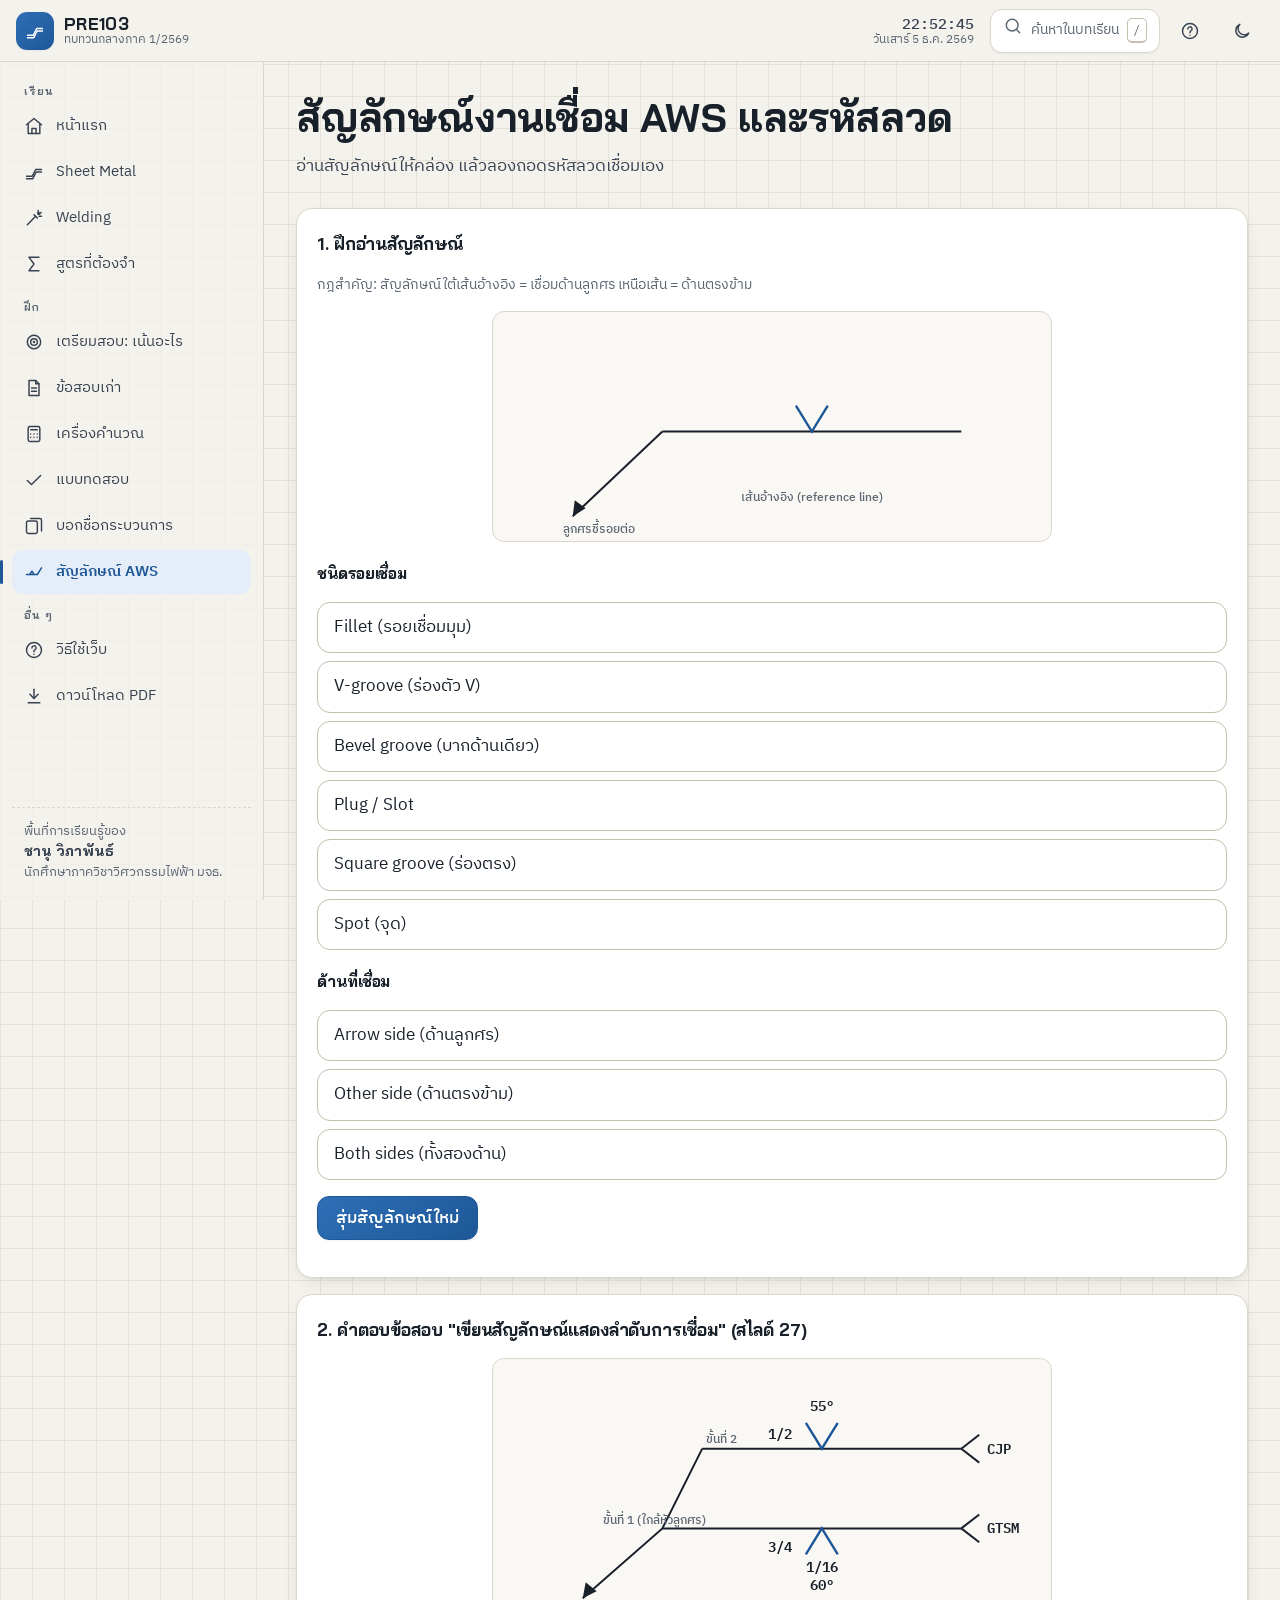
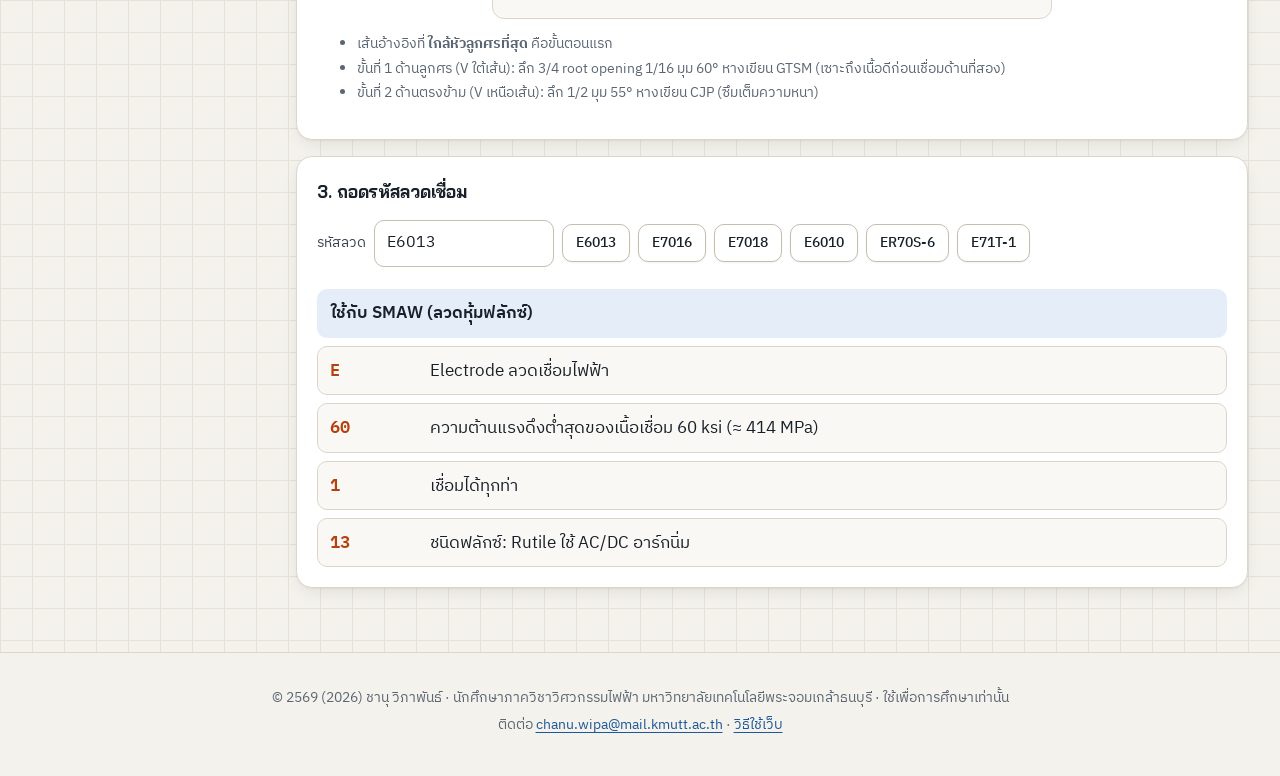
==== commit 68659e9a: "v3: exam-prep page with checklist, visitor and download counters" ====
--- a/aws.html
+++ b/aws.html
@@ -2,53 +2,65 @@
 <html lang="th">
 <head>
 <meta charset="utf-8">
-<meta name="viewport" content="width=device-width, initial-scale=1">
+<meta name="viewport" content="width=device-width, initial-scale=1, viewport-fit=cover">
 <title>ฝึกสัญลักษณ์งานเชื่อมและรหัสลวด · PRE103 กลางภาค</title>
-<meta name="description" content="ทบทวน PRE103 Production Technology ภาคการศึกษาที่ 1/2569 Sheet Metal Forming และ Welding Technology โดย ชานุ วิภาพันธ์">
+<meta name="description" content="ทบทวน PRE103 Production Technology ภาคการศึกษาที่ 1/2569 Sheet Metal Forming และ Welding Technology เรียบเรียงโดย ชานุ วิภาพันธ์">
 <meta name="author" content="ชานุ วิภาพันธ์">
-<meta name="theme-color" content="#f5f3ee" media="(prefers-color-scheme: light)">
-<meta name="theme-color" content="#11151b" media="(prefers-color-scheme: dark)">
+<meta name="theme-color" content="#f4f2ec" media="(prefers-color-scheme: light)">
+<meta name="theme-color" content="#0f141a" media="(prefers-color-scheme: dark)">
 <link rel="icon" href="favicon.svg" type="image/svg+xml">
-<script>try{var t=localStorage.getItem('pre103-theme');if(t)document.documentElement.dataset.theme=t}catch(e){}</script>
+<script>(function(){var d=document.documentElement;try{var t=localStorage.getItem('pre103-theme');if(t)d.dataset.theme=t}catch(e){}if(!matchMedia('(prefers-reduced-motion: reduce)').matches)d.classList.add('anim')})()</script>
 <link rel="preconnect" href="https://fonts.googleapis.com">
 <link rel="preconnect" href="https://fonts.gstatic.com" crossorigin>
-<link rel="stylesheet" href="https://fonts.googleapis.com/css2?family=IBM+Plex+Sans+Thai:wght@400;500;600;700&family=IBM+Plex+Mono:wght@400;500&display=swap">
+<link rel="stylesheet" href="https://fonts.googleapis.com/css2?family=Bai+Jamjuree:wght@500;600;700&family=IBM+Plex+Sans+Thai:wght@400;500;600;700&family=IBM+Plex+Mono:wght@400;500;600&display=swap">
 <link rel="stylesheet" href="vendor/katex/katex.min.css">
 <link rel="stylesheet" href="css/styles.css">
 </head>
 <body class="" data-page="aws.html">
-<svg width="0" height="0" style="position:absolute" aria-hidden="true"><defs><symbol id="i-home" viewBox="0 0 24 24" fill="none" stroke="currentColor" stroke-width="1.75" stroke-linecap="round" stroke-linejoin="round"><path d="M3 10.5 12 3l9 7.5"/><path d="M5 9.5V21h14V9.5"/><path d="M9.5 21v-6h5v6"/></symbol><symbol id="i-sheet" viewBox="0 0 24 24" fill="none" stroke="currentColor" stroke-width="1.75" stroke-linecap="round" stroke-linejoin="round"><path d="M3 17h7l4-8h7"/><path d="M3 20h7.6l4-8H21"/></symbol><symbol id="i-weld" viewBox="0 0 24 24" fill="none" stroke="currentColor" stroke-width="1.75" stroke-linecap="round" stroke-linejoin="round"><path d="M4 20 14 10"/><path d="m12 8 4 4"/><path d="M17 3v3M20.5 5.5l-2 2M21 10h-3"/><circle cx="17.5" cy="6.5" r="1"/></symbol><symbol id="i-sigma" viewBox="0 0 24 24" fill="none" stroke="currentColor" stroke-width="1.75" stroke-linecap="round" stroke-linejoin="round"><path d="M18 4H6l6 8-6 8h12"/></symbol><symbol id="i-doc" viewBox="0 0 24 24" fill="none" stroke="currentColor" stroke-width="1.75" stroke-linecap="round" stroke-linejoin="round"><path d="M6 3h8l4 4v14H6z"/><path d="M14 3v4h4M9 12h6M9 16h6"/></symbol><symbol id="i-calc" viewBox="0 0 24 24" fill="none" stroke="currentColor" stroke-width="1.75" stroke-linecap="round" stroke-linejoin="round"><rect x="5" y="3" width="14" height="18" rx="2"/><path d="M8 7h8M8 12h.01M12 12h.01M16 12h.01M8 16h.01M12 16h.01M16 16h.01"/></symbol><symbol id="i-check" viewBox="0 0 24 24" fill="none" stroke="currentColor" stroke-width="1.75" stroke-linecap="round" stroke-linejoin="round"><path d="M4 12.5 9 17.5 20 6.5"/></symbol><symbol id="i-cards" viewBox="0 0 24 24" fill="none" stroke="currentColor" stroke-width="1.75" stroke-linecap="round" stroke-linejoin="round"><rect x="3" y="6" width="13" height="15" rx="2"/><path d="M8 3h11a2 2 0 0 1 2 2v13"/></symbol><symbol id="i-symbol" viewBox="0 0 24 24" fill="none" stroke="currentColor" stroke-width="1.75" stroke-linecap="round" stroke-linejoin="round"><path d="M3 15h13"/><path d="m16 15 5-8"/><path d="M7 15l2.5-4 2.5 4"/></symbol><symbol id="i-download" viewBox="0 0 24 24" fill="none" stroke="currentColor" stroke-width="1.75" stroke-linecap="round" stroke-linejoin="round"><path d="M12 4v11"/><path d="m7 10 5 5 5-5"/><path d="M5 20h14"/></symbol><symbol id="i-search" viewBox="0 0 24 24" fill="none" stroke="currentColor" stroke-width="1.75" stroke-linecap="round" stroke-linejoin="round"><circle cx="11" cy="11" r="7"/><path d="m20 20-3.5-3.5"/></symbol><symbol id="i-moon" viewBox="0 0 24 24" fill="none" stroke="currentColor" stroke-width="1.75" stroke-linecap="round" stroke-linejoin="round"><path d="M20 14.5A8 8 0 1 1 9.5 4a6.5 6.5 0 0 0 10.5 10.5z"/></symbol><symbol id="i-sun" viewBox="0 0 24 24" fill="none" stroke="currentColor" stroke-width="1.75" stroke-linecap="round" stroke-linejoin="round"><circle cx="12" cy="12" r="4"/><path d="M12 2v2M12 20v2M4.9 4.9l1.4 1.4M17.7 17.7l1.4 1.4M2 12h2M20 12h2M4.9 19.1l1.4-1.4M17.7 6.3l1.4-1.4"/></symbol><symbol id="i-menu" viewBox="0 0 24 24" fill="none" stroke="currentColor" stroke-width="1.75" stroke-linecap="round" stroke-linejoin="round"><path d="M4 7h16M4 12h16M4 17h16"/></symbol><symbol id="i-close" viewBox="0 0 24 24" fill="none" stroke="currentColor" stroke-width="1.75" stroke-linecap="round" stroke-linejoin="round"><path d="M6 6l12 12M18 6 6 18"/></symbol><symbol id="i-bulb" viewBox="0 0 24 24" fill="none" stroke="currentColor" stroke-width="1.75" stroke-linecap="round" stroke-linejoin="round"><path d="M9 18h6M10 21h4"/><path d="M12 3a6 6 0 0 0-3.5 10.9c.6.5 1 1.2 1 2.1h5c0-.9.4-1.6 1-2.1A6 6 0 0 0 12 3z"/></symbol><symbol id="i-alert" viewBox="0 0 24 24" fill="none" stroke="currentColor" stroke-width="1.75" stroke-linecap="round" stroke-linejoin="round"><path d="M12 3 2 20h20z"/><path d="M12 10v4M12 17h.01"/></symbol><symbol id="i-target" viewBox="0 0 24 24" fill="none" stroke="currentColor" stroke-width="1.75" stroke-linecap="round" stroke-linejoin="round"><circle cx="12" cy="12" r="8"/><circle cx="12" cy="12" r="4"/><circle cx="12" cy="12" r=".6"/></symbol><symbol id="i-book" viewBox="0 0 24 24" fill="none" stroke="currentColor" stroke-width="1.75" stroke-linecap="round" stroke-linejoin="round"><path d="M4 5a2 2 0 0 1 2-2h13v16H6a2 2 0 0 0-2 2z"/><path d="M4 19V5"/></symbol><symbol id="i-arrow" viewBox="0 0 24 24" fill="none" stroke="currentColor" stroke-width="1.75" stroke-linecap="round" stroke-linejoin="round"><path d="M5 12h14M13 6l6 6-6 6"/></symbol><symbol id="i-up" viewBox="0 0 24 24" fill="none" stroke="currentColor" stroke-width="1.75" stroke-linecap="round" stroke-linejoin="round"><path d="M12 19V5M6 11l6-6 6 6"/></symbol></defs></svg>
-<div id="loader" class="loader" aria-hidden="true"><div class="loader-inner"><div class="loader-mark"><svg class="ic" aria-hidden="true"><use href="#i-sheet"/></svg></div><p class="loader-quote"></p><p class="loader-by"></p></div></div>
+<svg width="0" height="0" style="position:absolute" aria-hidden="true"><defs><symbol id="i-home" viewBox="0 0 24 24" fill="none" stroke="currentColor" stroke-width="1.75" stroke-linecap="round" stroke-linejoin="round"><path d="M3 10.5 12 3l9 7.5"/><path d="M5 9.5V21h14V9.5"/><path d="M9.5 21v-6h5v6"/></symbol><symbol id="i-sheet" viewBox="0 0 24 24" fill="none" stroke="currentColor" stroke-width="1.75" stroke-linecap="round" stroke-linejoin="round"><path d="M3 17h7l4-8h7"/><path d="M3 20h7.6l4-8H21"/></symbol><symbol id="i-weld" viewBox="0 0 24 24" fill="none" stroke="currentColor" stroke-width="1.75" stroke-linecap="round" stroke-linejoin="round"><path d="M4 20 14 10"/><path d="m12 8 4 4"/><path d="M17 3v3M20.5 5.5l-2 2M21 10h-3"/><circle cx="17.5" cy="6.5" r="1"/></symbol><symbol id="i-sigma" viewBox="0 0 24 24" fill="none" stroke="currentColor" stroke-width="1.75" stroke-linecap="round" stroke-linejoin="round"><path d="M18 4H6l6 8-6 8h12"/></symbol><symbol id="i-doc" viewBox="0 0 24 24" fill="none" stroke="currentColor" stroke-width="1.75" stroke-linecap="round" stroke-linejoin="round"><path d="M6 3h8l4 4v14H6z"/><path d="M14 3v4h4M9 12h6M9 16h6"/></symbol><symbol id="i-calc" viewBox="0 0 24 24" fill="none" stroke="currentColor" stroke-width="1.75" stroke-linecap="round" stroke-linejoin="round"><rect x="5" y="3" width="14" height="18" rx="2"/><path d="M8 7h8M8 12h.01M12 12h.01M16 12h.01M8 16h.01M12 16h.01M16 16h.01"/></symbol><symbol id="i-check" viewBox="0 0 24 24" fill="none" stroke="currentColor" stroke-width="1.75" stroke-linecap="round" stroke-linejoin="round"><path d="M4 12.5 9 17.5 20 6.5"/></symbol><symbol id="i-cards" viewBox="0 0 24 24" fill="none" stroke="currentColor" stroke-width="1.75" stroke-linecap="round" stroke-linejoin="round"><rect x="3" y="6" width="13" height="15" rx="2"/><path d="M8 3h11a2 2 0 0 1 2 2v13"/></symbol><symbol id="i-symbol" viewBox="0 0 24 24" fill="none" stroke="currentColor" stroke-width="1.75" stroke-linecap="round" stroke-linejoin="round"><path d="M3 15h13"/><path d="m16 15 5-8"/><path d="M7 15l2.5-4 2.5 4"/></symbol><symbol id="i-download" viewBox="0 0 24 24" fill="none" stroke="currentColor" stroke-width="1.75" stroke-linecap="round" stroke-linejoin="round"><path d="M12 4v11"/><path d="m7 10 5 5 5-5"/><path d="M5 20h14"/></symbol><symbol id="i-search" viewBox="0 0 24 24" fill="none" stroke="currentColor" stroke-width="1.75" stroke-linecap="round" stroke-linejoin="round"><circle cx="11" cy="11" r="7"/><path d="m20 20-3.5-3.5"/></symbol><symbol id="i-moon" viewBox="0 0 24 24" fill="none" stroke="currentColor" stroke-width="1.75" stroke-linecap="round" stroke-linejoin="round"><path d="M20 14.5A8 8 0 1 1 9.5 4a6.5 6.5 0 0 0 10.5 10.5z"/></symbol><symbol id="i-sun" viewBox="0 0 24 24" fill="none" stroke="currentColor" stroke-width="1.75" stroke-linecap="round" stroke-linejoin="round"><circle cx="12" cy="12" r="4"/><path d="M12 2v2M12 20v2M4.9 4.9l1.4 1.4M17.7 17.7l1.4 1.4M2 12h2M20 12h2M4.9 19.1l1.4-1.4M17.7 6.3l1.4-1.4"/></symbol><symbol id="i-menu" viewBox="0 0 24 24" fill="none" stroke="currentColor" stroke-width="1.75" stroke-linecap="round" stroke-linejoin="round"><path d="M4 7h16M4 12h16M4 17h16"/></symbol><symbol id="i-close" viewBox="0 0 24 24" fill="none" stroke="currentColor" stroke-width="1.75" stroke-linecap="round" stroke-linejoin="round"><path d="M6 6l12 12M18 6 6 18"/></symbol><symbol id="i-bulb" viewBox="0 0 24 24" fill="none" stroke="currentColor" stroke-width="1.75" stroke-linecap="round" stroke-linejoin="round"><path d="M9 18h6M10 21h4"/><path d="M12 3a6 6 0 0 0-3.5 10.9c.6.5 1 1.2 1 2.1h5c0-.9.4-1.6 1-2.1A6 6 0 0 0 12 3z"/></symbol><symbol id="i-alert" viewBox="0 0 24 24" fill="none" stroke="currentColor" stroke-width="1.75" stroke-linecap="round" stroke-linejoin="round"><path d="M12 3 2 20h20z"/><path d="M12 10v4M12 17h.01"/></symbol><symbol id="i-target" viewBox="0 0 24 24" fill="none" stroke="currentColor" stroke-width="1.75" stroke-linecap="round" stroke-linejoin="round"><circle cx="12" cy="12" r="8"/><circle cx="12" cy="12" r="4"/><circle cx="12" cy="12" r=".6"/></symbol><symbol id="i-book" viewBox="0 0 24 24" fill="none" stroke="currentColor" stroke-width="1.75" stroke-linecap="round" stroke-linejoin="round"><path d="M4 5a2 2 0 0 1 2-2h13v16H6a2 2 0 0 0-2 2z"/><path d="M4 19V5"/></symbol><symbol id="i-globe" viewBox="0 0 24 24" fill="none" stroke="currentColor" stroke-width="1.75" stroke-linecap="round" stroke-linejoin="round"><circle cx="12" cy="12" r="9"/><path d="M3 12h18M12 3a14 14 0 0 1 0 18M12 3a14 14 0 0 0 0 18"/></symbol><symbol id="i-help" viewBox="0 0 24 24" fill="none" stroke="currentColor" stroke-width="1.75" stroke-linecap="round" stroke-linejoin="round"><circle cx="12" cy="12" r="9"/><path d="M9.5 9.5a2.5 2.5 0 1 1 3.5 2.3c-.6.3-1 .9-1 1.6v.6M12 17h.01"/></symbol><symbol id="i-clock" viewBox="0 0 24 24" fill="none" stroke="currentColor" stroke-width="1.75" stroke-linecap="round" stroke-linejoin="round"><circle cx="12" cy="12" r="9"/><path d="M12 7v5l3 2"/></symbol><symbol id="i-user" viewBox="0 0 24 24" fill="none" stroke="currentColor" stroke-width="1.75" stroke-linecap="round" stroke-linejoin="round"><circle cx="12" cy="8" r="4"/><path d="M4 21a8 8 0 0 1 16 0"/></symbol><symbol id="i-play" viewBox="0 0 24 24" fill="none" stroke="currentColor" stroke-width="1.75" stroke-linecap="round" stroke-linejoin="round"><path d="M7 4v16l13-8z"/></symbol><symbol id="i-reset" viewBox="0 0 24 24" fill="none" stroke="currentColor" stroke-width="1.75" stroke-linecap="round" stroke-linejoin="round"><path d="M4 4v6h6"/><path d="M20 12a8 8 0 1 1-2.3-5.7L4 10"/></symbol><symbol id="i-copy" viewBox="0 0 24 24" fill="none" stroke="currentColor" stroke-width="1.75" stroke-linecap="round" stroke-linejoin="round"><rect x="8" y="8" width="12" height="12" rx="2"/><path d="M16 8V5a1 1 0 0 0-1-1H5a1 1 0 0 0-1 1v10a1 1 0 0 0 1 1h3"/></symbol><symbol id="i-left" viewBox="0 0 24 24" fill="none" stroke="currentColor" stroke-width="1.75" stroke-linecap="round" stroke-linejoin="round"><path d="M15 6l-6 6 6 6"/></symbol><symbol id="i-right" viewBox="0 0 24 24" fill="none" stroke="currentColor" stroke-width="1.75" stroke-linecap="round" stroke-linejoin="round"><path d="M9 6l6 6-6 6"/></symbol><symbol id="i-up" viewBox="0 0 24 24" fill="none" stroke="currentColor" stroke-width="1.75" stroke-linecap="round" stroke-linejoin="round"><path d="M12 19V5M6 11l6-6 6 6"/></symbol><symbol id="i-arrow" viewBox="0 0 24 24" fill="none" stroke="currentColor" stroke-width="1.75" stroke-linecap="round" stroke-linejoin="round"><path d="M5 12h14M13 6l6 6-6 6"/></symbol><symbol id="i-eye" viewBox="0 0 24 24" fill="none" stroke="currentColor" stroke-width="1.75" stroke-linecap="round" stroke-linejoin="round"><path d="M2 12s3.5-7 10-7 10 7 10 7-3.5 7-10 7S2 12 2 12z"/><circle cx="12" cy="12" r="3"/></symbol></defs></svg>
+<div id="loader" class="loader" aria-hidden="true"><div class="loader-inner">
+  <svg class="loader-art" viewBox="0 0 150 74"><path class="sheet" d="M8 62 H52 L75 22 L98 62 H142"/><path class="spk" d="M75 14 v-10"/><path class="spk" d="M66 17 l-7 -7"/><path class="spk" d="M84 17 l7 -7"/><path class="spk" d="M62 24 l-9 -2"/><path class="spk" d="M88 24 l9 -2"/></svg>
+  <p class="loader-quote"></p><p class="loader-by"></p><div class="loader-bar"></div></div></div>
 <a class="skip" href="#main">ข้ามไปเนื้อหา</a>
 <header class="topbar">
   <div class="topbar-inner">
     <button class="icon-btn menu-btn" type="button" aria-label="เปิดเมนู" aria-expanded="false" aria-controls="sidenav"><svg class="ic" aria-hidden="true"><use href="#i-menu"/></svg></button>
-    <a class="brand" href="index.html"><span class="brand-mark"><svg class="ic" aria-hidden="true"><use href="#i-sheet"/></svg></span><span class="brand-text"><b>PRE103</b><small>กลางภาค 1/2569</small></span></a>
+    <a class="brand" href="index.html"><span class="brand-mark"><svg class="ic" aria-hidden="true"><use href="#i-sheet"/></svg></span><span class="brand-text"><b>PRE103</b><small>ทบทวนกลางภาค 1/2569</small></span></a>
+    <div class="clock" aria-live="off" title="เวลาปัจจุบัน"><b data-clock>--:--:--</b><small data-clock-date></small></div>
     <button class="search-btn" type="button" data-open-search><span><svg class="ic" aria-hidden="true"><use href="#i-search"/></svg></span><span class="search-label">ค้นหาในบทเรียน</span><kbd>/</kbd></button>
+    <button class="icon-btn" type="button" data-open-tour aria-label="แนะนำการใช้งาน" title="แนะนำการใช้งาน"><svg class="ic" aria-hidden="true"><use href="#i-help"/></svg></button>
     <button class="icon-btn" type="button" data-theme-toggle aria-label="สลับโหมดมืด/สว่าง"><svg class="ic" aria-hidden="true"><use href="#i-moon"/></svg></button>
   </div>
+  
 </header>
 <div class="shell">
-  <nav id="sidenav" class="sidenav" aria-label="เมนูหลัก"><ul><li><a href="index.html"><svg class="ic" aria-hidden="true"><use href="#i-home"/></svg><span>หน้าแรก</span></a></li><li><a href="lesson-sheet-metal.html"><svg class="ic" aria-hidden="true"><use href="#i-sheet"/></svg><span>Sheet Metal</span></a></li><li><a href="lesson-welding.html"><svg class="ic" aria-hidden="true"><use href="#i-weld"/></svg><span>Welding</span></a></li><li><a href="formulas.html"><svg class="ic" aria-hidden="true"><use href="#i-sigma"/></svg><span>สูตร</span></a></li><li><a href="exams.html"><svg class="ic" aria-hidden="true"><use href="#i-doc"/></svg><span>ข้อสอบเก่า</span></a></li><li><a href="calculators.html"><svg class="ic" aria-hidden="true"><use href="#i-calc"/></svg><span>เครื่องคำนวณ</span></a></li><li><a href="quiz.html"><svg class="ic" aria-hidden="true"><use href="#i-check"/></svg><span>แบบทดสอบ</span></a></li><li><a href="flashcards.html"><svg class="ic" aria-hidden="true"><use href="#i-cards"/></svg><span>บอกชื่อกระบวนการ</span></a></li><li><a href="aws.html" aria-current="page"><svg class="ic" aria-hidden="true"><use href="#i-symbol"/></svg><span>สัญลักษณ์ AWS</span></a></li><li><a href="downloads.html"><svg class="ic" aria-hidden="true"><use href="#i-download"/></svg><span>PDF</span></a></li></ul>
-    <div class="sidenav-foot">พื้นที่การเรียนรู้ของ<br><b>ชานุ วิภาพันธ์</b></div>
+  <nav id="sidenav" class="sidenav" aria-label="เมนูหลัก"><div class="nav-group">เรียน</div><ul><li><a href="index.html"><svg class="ic" aria-hidden="true"><use href="#i-home"/></svg><span>หน้าแรก</span></a></li><li><a href="lesson-sheet-metal.html" data-track="L:sheet-metal"><svg class="ic" aria-hidden="true"><use href="#i-sheet"/></svg><span>Sheet Metal</span><span class="nav-prog" aria-hidden="true"></span></a></li><li><a href="lesson-welding.html" data-track="L:welding"><svg class="ic" aria-hidden="true"><use href="#i-weld"/></svg><span>Welding</span><span class="nav-prog" aria-hidden="true"></span></a></li><li><a href="formulas.html"><svg class="ic" aria-hidden="true"><use href="#i-sigma"/></svg><span>สูตรที่ต้องจำ</span></a></li></ul><div class="nav-group">ฝึก</div><ul><li><a href="prep.html" data-track="C"><svg class="ic" aria-hidden="true"><use href="#i-target"/></svg><span>เตรียมสอบ: เน้นอะไร</span><span class="nav-prog" aria-hidden="true"></span></a></li><li><a href="exams.html" data-track="Q"><svg class="ic" aria-hidden="true"><use href="#i-doc"/></svg><span>ข้อสอบเก่า</span><span class="nav-prog" aria-hidden="true"></span></a></li><li><a href="calculators.html"><svg class="ic" aria-hidden="true"><use href="#i-calc"/></svg><span>เครื่องคำนวณ</span></a></li><li><a href="quiz.html"><svg class="ic" aria-hidden="true"><use href="#i-check"/></svg><span>แบบทดสอบ</span></a></li><li><a href="flashcards.html" data-track="F"><svg class="ic" aria-hidden="true"><use href="#i-cards"/></svg><span>บอกชื่อกระบวนการ</span><span class="nav-prog" aria-hidden="true"></span></a></li><li><a href="aws.html" aria-current="page"><svg class="ic" aria-hidden="true"><use href="#i-symbol"/></svg><span>สัญลักษณ์ AWS</span></a></li></ul><div class="nav-group">อื่น ๆ</div><ul><li><a href="guide.html"><svg class="ic" aria-hidden="true"><use href="#i-help"/></svg><span>วิธีใช้เว็บ</span></a></li><li><a href="downloads.html"><svg class="ic" aria-hidden="true"><use href="#i-download"/></svg><span>ดาวน์โหลด PDF</span></a></li></ul>
+    <div class="author-mini">พื้นที่การเรียนรู้ของ<br><b>ชานุ วิภาพันธ์</b><br>นักศึกษาภาควิชาวิศวกรรมไฟฟ้า มจธ.</div>
   </nav>
   <div class="scrim" data-close-nav></div>
-  <main id="main" tabindex="-1"><div class="wrap"><header class="page-head"><h1>สัญลักษณ์งานเชื่อม AWS และรหัสลวด</h1><p class="lead">อ่านสัญลักษณ์ให้คล่อง แล้วลองถอดรหัสลวดเชื่อมเอง</p></header><div id="aws-app"></div></div></main>
+  <main id="main" tabindex="-1"><div class="wrap"><header class="page-head"><h1>สัญลักษณ์งานเชื่อม AWS และรหัสลวด</h1><p class="lead">อ่านสัญลักษณ์ให้คล่อง แล้วลองถอดรหัสลวดเชื่อมเอง</p></header><div id="aws-app"></div></div><script>window.__TOTALS={"Q":118,"F":46,"sheet-metal":51,"welding":49,"C":19}</script></main>
 </div>
 <footer class="site-foot">
   <p>© 2569 (2026) ชานุ วิภาพันธ์ · นักศึกษาภาควิชาวิศวกรรมไฟฟ้า มหาวิทยาลัยเทคโนโลยีพระจอมเกล้าธนบุรี · ใช้เพื่อการศึกษาเท่านั้น</p>
-  <p>ติดต่อ <a href="mailto:chanu.wipa@mail.kmutt.ac.th">chanu.wipa@mail.kmutt.ac.th</a></p>
+  <p>ติดต่อ <a href="mailto:chanu.wipa@mail.kmutt.ac.th">chanu.wipa@mail.kmutt.ac.th</a> · <a href="guide.html">วิธีใช้เว็บ</a></p>
+  <p class="stats-line" data-stats-wrap hidden><svg class="ic ic-sm" aria-hidden="true"><use href="#i-eye"/></svg> เข้าชม <b data-stat="visits">0</b> ครั้ง · ผู้ใช้ <b data-stat="visitors">0</b> คน · วันนี้ <b data-stat="today">0</b> · ดาวน์โหลด PDF <b data-stat="downloads">0</b> ครั้ง</p>
 </footer>
+<nav class="bottom-nav" aria-label="เมนูลัด"><a href="index.html"><svg class="ic" aria-hidden="true"><use href="#i-home"/></svg><span>หน้าแรก</span></a><a href="lesson-sheet-metal.html"><svg class="ic" aria-hidden="true"><use href="#i-sheet"/></svg><span>Sheet</span></a><a href="lesson-welding.html"><svg class="ic" aria-hidden="true"><use href="#i-weld"/></svg><span>Welding</span></a><a href="exams.html"><svg class="ic" aria-hidden="true"><use href="#i-doc"/></svg><span>ข้อสอบ</span></a><a href="#" data-open-nav role="button"><svg class="ic" aria-hidden="true"><use href="#i-menu"/></svg><span>เมนู</span></a></nav>
 <button class="to-top" type="button" aria-label="กลับขึ้นด้านบน"><svg class="ic" aria-hidden="true"><use href="#i-up"/></svg></button>
+<div class="toast" role="status" aria-live="polite"></div>
 <dialog id="search-dlg" class="search-dlg" aria-label="ค้นหา">
   <form method="dialog" class="search-form"><span><svg class="ic" aria-hidden="true"><use href="#i-search"/></svg></span><input id="search-input" type="search" placeholder="พิมพ์คำค้น เช่น clearance, E6013, springback" autocomplete="off" aria-label="คำค้น"><button class="icon-btn" value="close" aria-label="ปิด"><svg class="ic" aria-hidden="true"><use href="#i-close"/></svg></button></form>
   <ol id="search-results" class="search-results"></ol>
 </dialog>
+<dialog id="tour" class="tour" aria-labelledby="tour-title">
+  <div class="tour-art" aria-hidden="true"></div>
+  <div class="tour-body"><h2 id="tour-title"></h2><p></p></div>
+  <div class="tour-foot"><div class="tour-dots" aria-hidden="true"></div><div class="hero-actions"><button class="btn btn-ghost btn-sm" type="button" data-tour="skip">ข้าม</button><button class="btn btn-sm" type="button" data-tour="prev">ย้อน</button><button class="btn btn-primary btn-sm" type="button" data-tour="next">ถัดไป</button></div></div>
+</dialog>
 <div id="lightbox" class="lightbox" hidden><button class="icon-btn lb-close" type="button" aria-label="ปิดรูป"><svg class="ic" aria-hidden="true"><use href="#i-close"/></svg></button><img alt=""></div>
-<script>window.__QUOTES=[["เรียนทีละนิด แต่ทำทุกวัน ดีกว่าอ่านรวดเดียวคืนก่อนสอบ",""],["Measure twice, cut once.","สุภาษิตช่าง"],["ความรู้ที่ไม่ได้ลงมือทำ ก็เหมือนแผ่นเหล็กที่ยังไม่ได้พับ",""],["Strike while the iron is hot.","สุภาษิตอังกฤษ"],["สูตรจำได้ไม่ยาก ที่ยากคือรู้ว่าทำไมต้องใช้สูตรนั้น",""],["It always seems impossible until it is done.","Nelson Mandela"]];</script>
+<script>window.__QUOTES=[["เรียนทีละนิด แต่ทำทุกวัน ดีกว่าอ่านรวดเดียวคืนก่อนสอบ",""],["Measure twice, cut once.","สุภาษิตช่าง"],["ความรู้ที่ไม่ได้ลงมือทำ ก็เหมือนแผ่นเหล็กที่ยังไม่ได้พับ",""],["Strike while the iron is hot.","สุภาษิตอังกฤษ"],["สูตรจำได้ไม่ยาก ที่ยากคือรู้ว่าทำไมต้องใช้สูตรนั้น",""],["It always seems impossible until it is done.","Nelson Mandela"],["รอยเชื่อมที่ดีเริ่มจากการเตรียมรอยต่อที่ดี การสอบก็เหมือนกัน",""]];</script>
 
 <script type="module" src="js/app.js"></script>
 <script type="module" src="js/aws.js"></script>
-
 </body>
 </html>
--- a/css/styles.css
+++ b/css/styles.css
@@ -1,385 +1,573 @@
-/* PRE103 กลางภาค: โทนกระดาษเขียนแบบ + เหล็ก + ประกายเชื่อม */
+/* PRE103 กลางภาค
+   แนวคิด: โต๊ะเขียนแบบของช่าง (กระดาษกริด + เหล็กสีน้ำเงิน + ประกายเชื่อมสีส้ม) เมนูซ้าย เนื้อหากลาง สารบัญขวา
+   สีเขียว = "ดูแล้ว" เท่านั้น ไม่ใช้สีเขียวกับอย่างอื่น */
 :root {
-  --bg: #f5f3ee;
-  --bg-2: #eceae3;
+  --bg: #f4f2ec;
+  --bg-2: #ebe8df;
+  --grid: #e6e2d7;
   --surface: #ffffff;
-  --surface-2: #faf9f6;
-  --ink: #1b2129;
-  --ink-2: #3a4450;
-  --muted: #5d6874;
-  --line: #ddd8cd;
-  --line-2: #c9c3b6;
-  --steel: #1f5a9c;
-  --steel-soft: #e6eef8;
-  --arc: #b9410c;
-  --arc-soft: #fdeee4;
-  --ok: #15803d;
-  --ok-soft: #e7f5ec;
+  --surface-2: #faf8f4;
+  --ink: #18202a;
+  --ink-2: #374250;
+  --muted: #5b6673;
+  --line: #dcd6ca;
+  --line-2: #c5bead;
+  --steel: #1d5797;
+  --steel-2: #2f6fb6;
+  --steel-soft: #e4edf8;
+  --arc: #b63f0b;
+  --arc-2: #e8691f;
+  --arc-soft: #fdeee3;
+  --seen: #138a43;
+  --seen-soft: #e3f5ea;
   --bad: #b42318;
   --bad-soft: #fdecea;
   --warn: #8a4b06;
-  --warn-soft: #fff4dc;
-  --exam: #5b3fa3;
-  --exam-soft: #efeafb;
+  --warn-soft: #fff3d9;
+  --exam: #5a3ea1;
+  --exam-soft: #eeeafb;
   --extra: #0f6b6b;
-  --extra-soft: #e3f4f2;
-  --focus: #1f5a9c;
+  --extra-soft: #e2f3f1;
+  --web: #1d5797;
+  --web-soft: #eef3fa;
+  --focus: #1d5797;
   --on-steel: #ffffff;
-  --shadow: 0 1px 2px rgba(20, 24, 30, .06), 0 4px 16px rgba(20, 24, 30, .06);
-  --radius: 14px;
-  --radius-sm: 9px;
+  --shadow-sm: 0 1px 2px rgba(24, 28, 36, .06);
+  --shadow: 0 1px 2px rgba(24, 28, 36, .05), 0 6px 20px -6px rgba(24, 28, 36, .12);
+  --shadow-lg: 0 2px 4px rgba(24, 28, 36, .05), 0 18px 40px -12px rgba(24, 28, 36, .22);
+  --radius: 16px;
+  --radius-sm: 10px;
   --font: 'IBM Plex Sans Thai', 'Noto Sans Thai', 'Leelawadee UI', system-ui, sans-serif;
+  --display: 'Bai Jamjuree', 'IBM Plex Sans Thai', 'Leelawadee UI', system-ui, sans-serif;
   --mono: 'IBM Plex Mono', ui-monospace, Consolas, monospace;
-  --top: 60px;
-  --nav-w: 248px;
+  --top: 62px;
+  --nav-w: 264px;
+  --ease: cubic-bezier(.2, .7, .2, 1);
   color-scheme: light;
 }
 @media (prefers-color-scheme: dark) {
   :root:not([data-theme="light"]) {
-    --bg: #11151b; --bg-2: #161b22; --surface: #182029; --surface-2: #1c2530;
-    --ink: #e7ebf0; --ink-2: #c8d0da; --muted: #9aa6b4; --line: #2a3441; --line-2: #384455;
-    --steel: #7fb2f0; --steel-soft: #1b2a3d; --arc: #ff9a5c; --arc-soft: #34221a;
-    --ok: #5fd08a; --ok-soft: #15291e; --bad: #ff8a80; --bad-soft: #351c1c;
-    --warn: #f5c062; --warn-soft: #2f2615; --exam: #b9a3ff; --exam-soft: #241f3a;
-    --extra: #6fd6cf; --extra-soft: #142c2c; --focus: #7fb2f0; --on-steel: #0d1620; --on-steel: #0d1620;
-    --shadow: 0 1px 2px rgba(0,0,0,.3), 0 6px 20px rgba(0,0,0,.25);
+    --bg: #0f141a; --bg-2: #151b23; --grid: #161d26; --surface: #171e27; --surface-2: #1b232d;
+    --ink: #e8ecf1; --ink-2: #c6cfda; --muted: #98a4b2; --line: #28323e; --line-2: #36424f;
+    --steel: #82b4f0; --steel-2: #a3c8f5; --steel-soft: #1a2a3d; --arc: #ff9d5f; --arc-2: #ffb47f; --arc-soft: #33221a;
+    --seen: #4fd187; --seen-soft: #142b1e; --bad: #ff8a80; --bad-soft: #351c1c;
+    --warn: #f5c062; --warn-soft: #2e2615; --exam: #baa5ff; --exam-soft: #231e38;
+    --extra: #6fd6cf; --extra-soft: #132b2b; --web: #82b4f0; --web-soft: #17222f; --focus: #82b4f0; --on-steel: #0c1520;
+    --shadow-sm: 0 1px 2px rgba(0,0,0,.35); --shadow: 0 1px 2px rgba(0,0,0,.3), 0 8px 24px -8px rgba(0,0,0,.5); --shadow-lg: 0 18px 44px -12px rgba(0,0,0,.6);
     color-scheme: dark;
   }
 }
 :root[data-theme="dark"] {
-  --bg: #11151b; --bg-2: #161b22; --surface: #182029; --surface-2: #1c2530;
-  --ink: #e7ebf0; --ink-2: #c8d0da; --muted: #9aa6b4; --line: #2a3441; --line-2: #384455;
-  --steel: #7fb2f0; --steel-soft: #1b2a3d; --arc: #ff9a5c; --arc-soft: #34221a;
-  --ok: #5fd08a; --ok-soft: #15291e; --bad: #ff8a80; --bad-soft: #351c1c;
-  --warn: #f5c062; --warn-soft: #2f2615; --exam: #b9a3ff; --exam-soft: #241f3a;
-  --extra: #6fd6cf; --extra-soft: #142c2c; --focus: #7fb2f0; --on-steel: #0d1620; --on-steel: #0d1620;
-  --shadow: 0 1px 2px rgba(0,0,0,.3), 0 6px 20px rgba(0,0,0,.25);
+  --bg: #0f141a; --bg-2: #151b23; --grid: #161d26; --surface: #171e27; --surface-2: #1b232d;
+  --ink: #e8ecf1; --ink-2: #c6cfda; --muted: #98a4b2; --line: #28323e; --line-2: #36424f;
+  --steel: #82b4f0; --steel-2: #a3c8f5; --steel-soft: #1a2a3d; --arc: #ff9d5f; --arc-2: #ffb47f; --arc-soft: #33221a;
+  --seen: #4fd187; --seen-soft: #142b1e; --bad: #ff8a80; --bad-soft: #351c1c;
+  --warn: #f5c062; --warn-soft: #2e2615; --exam: #baa5ff; --exam-soft: #231e38;
+  --extra: #6fd6cf; --extra-soft: #132b2b; --web: #82b4f0; --web-soft: #17222f; --focus: #82b4f0; --on-steel: #0c1520;
+  --shadow-sm: 0 1px 2px rgba(0,0,0,.35); --shadow: 0 1px 2px rgba(0,0,0,.3), 0 8px 24px -8px rgba(0,0,0,.5); --shadow-lg: 0 18px 44px -12px rgba(0,0,0,.6);
   color-scheme: dark;
 }
 
 *, *::before, *::after { box-sizing: border-box; }
-html { -webkit-text-size-adjust: 100%; scroll-padding-top: calc(var(--top) + 12px); }
+html { -webkit-text-size-adjust: 100%; scroll-padding-top: calc(var(--top) + 16px); scroll-behavior: smooth; }
 body {
-  margin: 0; background: var(--bg); color: var(--ink);
-  font-family: var(--font); font-size: 16.5px; line-height: 1.75;
-  text-rendering: optimizeLegibility; -webkit-font-smoothing: antialiased;
-  overflow-x: hidden;
-}
+  margin: 0; background-color: var(--bg); color: var(--ink);
+  font-family: var(--font); font-size: 16.5px; line-height: 1.78;
+  text-rendering: optimizeLegibility; -webkit-font-smoothing: antialiased; overflow-x: hidden;
+  background-image: linear-gradient(var(--grid) 1px, transparent 1px), linear-gradient(90deg, var(--grid) 1px, transparent 1px);
+  background-size: 32px 32px;
+}
+h1, h2, h3, h4, .display { font-family: var(--display); text-wrap: balance; letter-spacing: -.005em; }
 img { max-width: 100%; height: auto; }
-a { color: var(--steel); text-underline-offset: 3px; }
+a { color: var(--steel); text-underline-offset: 3px; text-decoration-thickness: 1px; }
+a:hover { text-decoration-thickness: 2px; }
 :focus-visible { outline: 3px solid var(--focus); outline-offset: 2px; border-radius: 6px; }
 .ic { width: 20px; height: 20px; flex: none; }
-kbd { font-family: var(--mono); font-size: .75rem; border: 1px solid var(--line-2); border-bottom-width: 2px; border-radius: 5px; padding: 0 .35rem; color: var(--muted); }
-.skip { position: absolute; left: -999px; top: 8px; z-index: 100; background: var(--ink); color: var(--bg); padding: .5rem 1rem; border-radius: 8px; }
+.ic-sm { width: 16px; height: 16px; }
+kbd { font-family: var(--mono); font-size: .75rem; border: 1px solid var(--line-2); border-bottom-width: 2px; border-radius: 5px; padding: 0 .35rem; color: var(--muted); background: var(--surface); }
+.skip { position: absolute; left: -999px; top: 8px; z-index: 300; background: var(--ink); color: var(--bg); padding: .5rem 1rem; border-radius: 8px; }
 .skip:focus { left: 8px; }
-@media (prefers-reduced-motion: reduce) { *, *::before, *::after { animation-duration: .01ms !important; transition-duration: .01ms !important; scroll-behavior: auto !important; } }
+.tnum { font-variant-numeric: tabular-nums; }
+
+/* ---------- motion ---------- */
+@keyframes rise { from { opacity: 0; transform: translateY(14px); } to { opacity: 1; transform: none; } }
+@keyframes fade { from { opacity: 0; } to { opacity: 1; } }
+@keyframes pop { 0% { transform: scale(.6); opacity: 0; } 70% { transform: scale(1.06); } 100% { transform: scale(1); opacity: 1; } }
+@keyframes blink { 0%, 100% { box-shadow: 0 0 0 0 color-mix(in srgb, var(--seen) 60%, transparent); opacity: 1; } 50% { box-shadow: 0 0 0 6px transparent; opacity: .45; } }
+@keyframes shimmer { from { background-position: 200% 0; } to { background-position: -200% 0; } }
+@keyframes spark { 0%, 100% { opacity: .15; } 40% { opacity: 1; } }
+@keyframes draw { to { stroke-dashoffset: 0; } }
+@keyframes shake { 25% { transform: translateX(-4px); } 75% { transform: translateX(4px); } }
+.anim main > * { animation: rise .55s var(--ease) both; }
+.anim .stagger > * { animation: rise .5s var(--ease) both; animation-delay: calc(var(--i, 0) * 60ms + .12s); }
+.anim .reveal { opacity: 0; transform: translateY(18px); transition: opacity .6s var(--ease), transform .6s var(--ease); }
+.anim .reveal.is-in { opacity: 1; transform: none; }
+@media (prefers-reduced-motion: reduce) {
+  *, *::before, *::after { animation-duration: .01ms !important; animation-iteration-count: 1 !important; transition-duration: .01ms !important; scroll-behavior: auto !important; }
+  .anim .reveal { opacity: 1; transform: none; }
+}
 
 /* ---------- loader ---------- */
-.loader { position: fixed; inset: 0; z-index: 200; display: grid; place-items: center; background: var(--bg); transition: opacity .35s ease, visibility .35s; }
+.loader { position: fixed; inset: 0; z-index: 400; display: grid; place-items: center; background: var(--bg); transition: opacity .45s ease, visibility .45s; }
 .loader.is-done { opacity: 0; visibility: hidden; }
-.loader-inner { max-width: 420px; padding: 24px; text-align: center; }
-.loader-mark { width: 56px; height: 56px; margin: 0 auto 18px; border-radius: 16px; display: grid; place-items: center; background: var(--steel); color: var(--on-steel); animation: pulse 1.2s ease-in-out infinite; }
-.loader-mark .ic { width: 28px; height: 28px; }
-.loader-quote { font-size: 1.1rem; font-weight: 500; margin: 0 0 6px; }
-.loader-by { color: var(--muted); font-size: .9rem; margin: 0; }
-@keyframes pulse { 50% { transform: scale(.92); opacity: .8; } }
+.loader-inner { max-width: 440px; padding: 24px; text-align: center; }
+.loader-art { width: 150px; height: 74px; margin: 0 auto 16px; display: block; }
+.loader-art .sheet { fill: none; stroke: var(--steel); stroke-width: 6; stroke-linecap: round; stroke-linejoin: round; stroke-dasharray: 260; stroke-dashoffset: 260; animation: draw 1s var(--ease) forwards; }
+.loader-art .spk { stroke: var(--arc-2); stroke-width: 2.5; stroke-linecap: round; animation: spark .9s ease-in-out infinite; }
+.loader-art .spk:nth-of-type(2n) { animation-delay: .3s; }
+.loader-quote { font-family: var(--display); font-size: 1.2rem; font-weight: 600; margin: 0 0 6px; animation: rise .6s var(--ease) both; }
+.loader-by { color: var(--muted); font-size: .9rem; margin: 0; animation: fade .8s .2s both; }
+.loader-bar { width: 160px; height: 4px; margin: 18px auto 0; border-radius: 9px; background: linear-gradient(90deg, var(--bg-2) 25%, var(--steel) 50%, var(--bg-2) 75%); background-size: 200% 100%; animation: shimmer 1.2s linear infinite; }
 
 /* ---------- top bar ---------- */
-.topbar { position: sticky; top: env(safe-area-inset-top, 0px); z-index: 40; height: var(--top); background: color-mix(in srgb, var(--bg) 88%, transparent); backdrop-filter: saturate(1.4) blur(10px); border-bottom: 1px solid var(--line); }
-.topbar-inner { height: 100%; display: flex; align-items: center; gap: 10px; padding: 0 16px; max-width: 1400px; margin: 0 auto; }
+.topbar { position: sticky; top: env(safe-area-inset-top, 0px); z-index: 50; height: var(--top); background: color-mix(in srgb, var(--bg) 84%, transparent); backdrop-filter: saturate(1.5) blur(12px); -webkit-backdrop-filter: saturate(1.5) blur(12px); border-bottom: 1px solid var(--line); }
+.topbar-inner { height: 100%; display: flex; align-items: center; gap: 8px; padding: 0 16px; max-width: 1480px; margin: 0 auto; }
 .brand { display: flex; align-items: center; gap: 10px; color: var(--ink); text-decoration: none; margin-right: auto; min-height: 44px; }
-.brand-mark { width: 36px; height: 36px; border-radius: 10px; background: var(--steel); color: var(--on-steel); display: grid; place-items: center; }
+.brand:hover { text-decoration: none; }
+.brand-mark { width: 38px; height: 38px; border-radius: 11px; background: linear-gradient(140deg, var(--steel-2), var(--steel)); color: var(--on-steel); display: grid; place-items: center; box-shadow: var(--shadow-sm); transition: transform .3s var(--ease); }
+.brand:hover .brand-mark { transform: rotate(-8deg) scale(1.05); }
 .brand-text { display: flex; flex-direction: column; line-height: 1.15; }
-.brand-text b { font-size: 1rem; letter-spacing: .02em; }
-.brand-text small { color: var(--muted); font-size: .75rem; }
-.icon-btn { width: 44px; height: 44px; display: inline-grid; place-items: center; border: 1px solid transparent; background: transparent; color: var(--ink-2); border-radius: 12px; cursor: pointer; }
+.brand-text b { font-family: var(--display); font-size: 1.05rem; letter-spacing: .02em; }
+.brand-text small { color: var(--muted); font-size: .74rem; }
+.clock { display: flex; flex-direction: column; align-items: flex-end; line-height: 1.15; padding: 0 8px; color: var(--ink-2); }
+.clock b { font-family: var(--mono); font-size: .95rem; font-weight: 500; font-variant-numeric: tabular-nums; }
+.clock small { color: var(--muted); font-size: .72rem; }
+.icon-btn { width: 44px; height: 44px; display: inline-grid; place-items: center; border: 1px solid transparent; background: transparent; color: var(--ink-2); border-radius: 12px; cursor: pointer; transition: background .15s, transform .15s; text-decoration: none; }
 .icon-btn:hover { background: var(--bg-2); }
-.search-btn { display: flex; align-items: center; gap: 8px; min-height: 44px; padding: 0 12px; border: 1px solid var(--line); background: var(--surface); color: var(--muted); border-radius: 12px; font: inherit; font-size: .9rem; cursor: pointer; min-width: 44px; }
-.search-btn:hover { border-color: var(--line-2); }
+.icon-btn:active { transform: scale(.94); }
+.search-btn { display: flex; align-items: center; gap: 8px; min-height: 44px; padding: 0 12px; border: 1px solid var(--line); background: var(--surface); color: var(--muted); border-radius: 12px; font: inherit; font-size: .9rem; cursor: pointer; min-width: 44px; box-shadow: var(--shadow-sm); transition: border-color .15s, color .15s; }
+.search-btn:hover { border-color: var(--steel); color: var(--ink-2); }
 .menu-btn { display: none; }
-
-/* ---------- shell ---------- */
-.shell { display: grid; grid-template-columns: var(--nav-w) minmax(0, 1fr); max-width: 1400px; margin: 0 auto; }
-.sidenav { position: sticky; top: var(--top); height: calc(100vh - var(--top)); overflow-y: auto; padding: 16px 12px; border-right: 1px solid var(--line); display: flex; flex-direction: column; }
+.read-progress { position: absolute; left: 0; bottom: -1px; height: 3px; width: 100%; transform-origin: left; transform: scaleX(var(--p, 0)); background: linear-gradient(90deg, var(--steel), var(--arc-2)); }
+
+/* ---------- shell + side nav ---------- */
+.shell { display: grid; grid-template-columns: var(--nav-w) minmax(0, 1fr); max-width: 1480px; margin: 0 auto; }
+.sidenav { position: sticky; top: var(--top); height: calc(100vh - var(--top)); overflow-y: auto; padding: 10px 12px 12px; border-right: 1px solid var(--line); display: flex; flex-direction: column; gap: 2px; background: color-mix(in srgb, var(--bg) 75%, transparent); }
+.nav-group { margin: 12px 12px 4px; font: 600 .7rem var(--display); letter-spacing: .1em; color: var(--muted); text-transform: uppercase; }
 .sidenav ul { list-style: none; margin: 0; padding: 0; display: grid; gap: 2px; }
-.sidenav a { display: flex; align-items: center; gap: 12px; min-height: 44px; padding: 0 12px; border-radius: 10px; color: var(--ink-2); text-decoration: none; font-size: .95rem; }
-.sidenav a:hover { background: var(--bg-2); color: var(--ink); }
+.sidenav a { position: relative; display: flex; align-items: center; gap: 12px; min-height: 44px; padding: 0 12px; border-radius: 11px; color: var(--ink-2); text-decoration: none; font-size: .95rem; transition: background .15s, color .15s, transform .2s var(--ease); }
+.sidenav a:hover { background: var(--surface); color: var(--ink); transform: translateX(2px); }
 .sidenav a[aria-current="page"] { background: var(--steel-soft); color: var(--steel); font-weight: 600; }
-.sidenav-foot { margin-top: auto; padding: 16px 12px 4px; color: var(--muted); font-size: .8rem; line-height: 1.5; }
-.sidenav-foot b { color: var(--ink-2); }
+.sidenav a[aria-current="page"]::before { content: ""; position: absolute; left: -12px; top: 10px; bottom: 10px; width: 3px; border-radius: 3px; background: var(--steel); }
+.nav-prog { margin-left: auto; font: 500 .72rem var(--mono); font-variant-numeric: tabular-nums; color: var(--muted); display: inline-flex; align-items: center; gap: 5px; }
+.nav-prog .dot { width: 7px; height: 7px; }
+.author-mini { margin-top: auto; padding: 14px 12px 6px; border-top: 1px dashed var(--line); font-size: .8rem; line-height: 1.5; color: var(--muted); }
+.author-mini b { color: var(--ink-2); font-family: var(--display); font-size: .9rem; }
 .scrim { display: none; }
-main { min-width: 0; padding: 28px 28px 56px; outline: none; }
-
+main { min-width: 0; padding: 30px 32px 64px; outline: none; }
+.bottom-nav { display: none; }
+
+@media (max-width: 1100px) { .clock { display: none; } }
 @media (max-width: 960px) {
   .menu-btn { display: inline-grid; }
   .shell { display: block; }
-  .sidenav { position: fixed; z-index: 60; left: 0; top: 0; height: 100dvh; width: min(84vw, 300px); background: var(--surface); transform: translateX(-102%); transition: transform .25s ease; box-shadow: var(--shadow); padding-top: 20px; }
+  .sidenav { position: fixed; z-index: 70; left: 0; top: 0; height: 100dvh; width: min(86vw, 310px); background: var(--surface); transform: translateX(-104%); transition: transform .3s var(--ease); box-shadow: var(--shadow-lg); padding-top: 18px; }
   body.nav-open .sidenav { transform: none; }
-  body.nav-open .scrim { display: block; position: fixed; inset: 0; z-index: 55; background: rgba(10, 14, 20, .45); }
-  main { padding: 20px 16px 48px; }
+  body.nav-open .scrim { display: block; position: fixed; inset: 0; z-index: 65; background: rgba(10, 14, 20, .5); animation: fade .2s both; }
+  main { padding: 20px 16px calc(92px + env(safe-area-inset-bottom, 0px)); }
   .search-label, .search-btn kbd { display: none; }
+  .bottom-nav { display: grid; grid-template-columns: repeat(5, 1fr); position: fixed; left: 0; right: 0; bottom: 0; z-index: 45; padding: 6px 6px calc(6px + env(safe-area-inset-bottom, 0px)); background: color-mix(in srgb, var(--surface) 92%, transparent); backdrop-filter: blur(12px); -webkit-backdrop-filter: blur(12px); border-top: 1px solid var(--line); }
+  .bottom-nav a { display: flex; flex-direction: column; align-items: center; gap: 2px; min-height: 52px; justify-content: center; border-radius: 12px; color: var(--muted); font-size: .68rem; text-decoration: none; line-height: 1.2; transition: background .2s, color .2s; }
+  .bottom-nav a[aria-current="page"] { color: var(--steel); background: var(--steel-soft); font-weight: 600; }
+  .to-top { bottom: calc(82px + env(safe-area-inset-bottom, 0px)) !important; }
+  .site-foot { padding-bottom: calc(96px + env(safe-area-inset-bottom, 0px)); }
 }
 
 /* ---------- common ---------- */
-.wrap { max-width: 1080px; margin: 0 auto; }
-.wrap.narrow { max-width: 760px; }
-.page-head { margin-bottom: 24px; }
-.page-head h1, .prose h1 { font-size: clamp(1.6rem, 1.2rem + 1.6vw, 2.25rem); line-height: 1.3; margin: 0 0 8px; letter-spacing: -.01em; }
-.lead { color: var(--ink-2); margin: 0 0 12px; max-width: 70ch; }
-.eyebrow { margin: 0 0 4px; color: var(--arc); font-weight: 600; font-size: .85rem; letter-spacing: .04em; }
-.btn { display: inline-flex; align-items: center; justify-content: center; gap: 8px; min-height: 44px; padding: 0 18px; border-radius: 11px; border: 1px solid var(--line-2); background: var(--surface); color: var(--ink); font: inherit; font-weight: 500; cursor: pointer; text-decoration: none; transition: background .15s, border-color .15s, transform .1s; }
-.btn:hover { border-color: var(--steel); }
-.btn:active { transform: translateY(1px); }
-.btn-primary { background: var(--steel); border-color: var(--steel); color: var(--on-steel); }
-.btn-primary:hover { filter: brightness(1.07); }
-.btn-ghost { background: transparent; }
-.btn-sm { min-height: 36px; padding: 0 12px; font-size: .9rem; }
-.btn[disabled] { opacity: .5; cursor: not-allowed; }
-.seg { display: inline-flex; padding: 4px; gap: 4px; background: var(--bg-2); border-radius: 12px; flex-wrap: wrap; }
-.seg-btn { min-height: 40px; padding: 0 14px; border: 0; border-radius: 9px; background: transparent; color: var(--ink-2); font: inherit; font-size: .92rem; cursor: pointer; }
-.seg-btn.is-on { background: var(--surface); color: var(--ink); font-weight: 600; box-shadow: var(--shadow); }
-.chip { display: inline-flex; align-items: center; gap: 4px; padding: 2px 10px; border-radius: 999px; font-size: .8rem; background: var(--bg-2); color: var(--ink-2); }
+.wrap { max-width: 1100px; margin: 0 auto; }
+.wrap.narrow { max-width: 780px; }
+.page-head { margin-bottom: 26px; }
+.page-head h1, .prose h1 { font-size: clamp(1.75rem, 1.2rem + 1.8vw, 2.5rem); line-height: 1.25; margin: 0 0 10px; }
+.lead { color: var(--ink-2); margin: 0 0 14px; max-width: 68ch; font-size: 1.04rem; }
+.eyebrow { margin: 0 0 6px; color: var(--arc); font: 600 .8rem var(--display); letter-spacing: .08em; text-transform: uppercase; }
+.btn { display: inline-flex; align-items: center; justify-content: center; gap: 8px; min-height: 44px; padding: 0 18px; border-radius: 12px; border: 1px solid var(--line-2); background: var(--surface); color: var(--ink); font: inherit; font-weight: 500; cursor: pointer; text-decoration: none; transition: background .15s, border-color .15s, transform .15s var(--ease), box-shadow .2s; box-shadow: var(--shadow-sm); }
+.btn:hover { border-color: var(--steel); transform: translateY(-1px); box-shadow: var(--shadow); text-decoration: none; }
+.btn:active { transform: translateY(1px); box-shadow: var(--shadow-sm); }
+.btn-primary { background: linear-gradient(140deg, var(--steel-2), var(--steel)); border-color: var(--steel); color: var(--on-steel); }
+.btn-primary:hover { filter: brightness(1.06); }
+.btn-ghost { background: transparent; box-shadow: none; }
+.btn-sm { min-height: 38px; padding: 0 13px; font-size: .9rem; border-radius: 10px; }
+.btn[disabled] { opacity: .5; cursor: not-allowed; transform: none; }
+.seg { display: inline-flex; padding: 4px; gap: 4px; background: var(--bg-2); border-radius: 13px; flex-wrap: wrap; }
+.seg-btn { min-height: 40px; padding: 0 14px; border: 0; border-radius: 10px; background: transparent; color: var(--ink-2); font: inherit; font-size: .92rem; cursor: pointer; transition: background .2s, color .2s; }
+.seg-btn:hover { color: var(--ink); }
+.seg-btn.is-on { background: var(--surface); color: var(--ink); font-weight: 600; box-shadow: var(--shadow-sm); }
+.chip { display: inline-flex; align-items: center; gap: 5px; padding: 1px 10px; border-radius: 999px; font-size: .78rem; background: var(--bg-2); color: var(--ink-2); line-height: 1.7; white-space: nowrap; }
 .chip-arc { background: var(--arc-soft); color: var(--arc); }
 .chip-steel { background: var(--steel-soft); color: var(--steel); }
-.chip-ok { background: var(--ok-soft); color: var(--ok); }
 .chip-warn { background: var(--warn-soft); color: var(--warn); }
-.card { display: block; background: var(--surface); border: 1px solid var(--line); border-radius: var(--radius); padding: 18px; box-shadow: var(--shadow); color: inherit; text-decoration: none; }
-a.card { transition: border-color .15s, transform .15s; }
-a.card:hover { border-color: var(--steel); transform: translateY(-2px); }
+.card { display: block; position: relative; background: var(--surface); border: 1px solid var(--line); border-radius: var(--radius); padding: 18px; box-shadow: var(--shadow); color: inherit; text-decoration: none; }
+a.card { transition: border-color .2s, transform .25s var(--ease), box-shadow .25s; }
+a.card:hover { border-color: color-mix(in srgb, var(--steel) 60%, var(--line)); transform: translateY(-3px); box-shadow: var(--shadow-lg); text-decoration: none; }
+.section-title { display: flex; flex-wrap: wrap; align-items: baseline; gap: 4px 10px; font-size: 1.25rem; margin: 40px 0 14px; }
+.section-title small { font-family: var(--font); font-weight: 400; font-size: .85rem; color: var(--muted); }
+.grid { display: grid; gap: 14px; }
+.grid-2 { grid-template-columns: repeat(auto-fit, minmax(290px, 1fr)); }
+.grid-3 { grid-template-columns: repeat(auto-fit, minmax(230px, 1fr)); }
+.note { padding: 14px 16px; border-radius: var(--radius-sm); background: var(--surface-2); border: 1px dashed var(--line-2); color: var(--ink-2); font-size: .93rem; }
+
+/* ---------- "ดูแล้ว" ---------- */
+.dot { display: inline-block; width: 9px; height: 9px; border-radius: 50%; background: var(--seen); flex: none; }
+.dot.live { animation: blink 1.8s ease-in-out infinite; }
+.dot.off { background: var(--line-2); }
+.seen { display: inline-flex; align-items: center; gap: 7px; padding: 2px 10px 2px 8px; border-radius: 999px; background: var(--seen-soft); color: var(--seen); font: 500 .76rem/1.6 var(--font); vertical-align: middle; white-space: nowrap; border: 0; cursor: pointer; animation: pop .45s var(--ease) both; letter-spacing: 0; }
+.seen:hover { filter: brightness(.96); }
+.seen time { font-variant-numeric: tabular-nums; }
+h2 .seen, h3 .seen { margin-left: 10px; position: relative; top: -3px; }
 
 /* ---------- home ---------- */
-.hero { position: relative; overflow: hidden; border-radius: 22px; padding: clamp(24px, 4vw, 48px); background: var(--surface); border: 1px solid var(--line); box-shadow: var(--shadow); margin-bottom: 28px; }
-.hero::before { content: ""; position: absolute; inset: 0; background-image: linear-gradient(var(--line) 1px, transparent 1px), linear-gradient(90deg, var(--line) 1px, transparent 1px); background-size: 28px 28px; opacity: .45; mask-image: linear-gradient(110deg, transparent 35%, #000 100%); pointer-events: none; }
-.hero > * { position: relative; }
-.hero h1 { font-size: clamp(1.7rem, 1.2rem + 2.4vw, 2.8rem); line-height: 1.25; margin: 6px 0 12px; letter-spacing: -.015em; max-width: 22ch; }
-.hero .welcome { font-size: 1.05rem; color: var(--ink-2); max-width: 60ch; margin: 0 0 20px; }
+.hero { position: relative; overflow: hidden; border-radius: 24px; padding: clamp(24px, 4vw, 48px); background: var(--surface); border: 1px solid var(--line); box-shadow: var(--shadow-lg); margin-bottom: 18px; isolation: isolate; }
+.hero::before { content: ""; position: absolute; inset: 0; z-index: -1; background: radial-gradient(600px 300px at 90% 90%, color-mix(in srgb, var(--arc-2) 14%, transparent), transparent 70%), radial-gradient(500px 280px at 0% 0%, color-mix(in srgb, var(--steel) 10%, transparent), transparent 70%); }
+.hero-grid { display: grid; grid-template-columns: minmax(0, 1.3fr) minmax(0, 1fr); gap: 28px; align-items: center; }
+@media (max-width: 860px) { .hero-grid { grid-template-columns: minmax(0, 1fr); } .hero-art-wrap { max-width: 380px; } }
+.hero h1 { font-size: clamp(1.9rem, 1.2rem + 2.6vw, 3.1rem); line-height: 1.15; margin: 6px 0 14px; }
+.hero h1 em { font-style: normal; color: var(--arc); }
+.hero .welcome { font-size: 1.05rem; color: var(--ink-2); max-width: 56ch; margin: 0 0 22px; }
 .hero-actions { display: flex; flex-wrap: wrap; gap: 10px; }
-.hero-art { position: absolute; right: -10px; bottom: -6px; width: min(42%, 360px); opacity: .95; pointer-events: none; }
-@media (max-width: 760px) { .hero-art { display: none; } }
-.grid { display: grid; gap: 14px; }
-.grid-2 { grid-template-columns: repeat(auto-fit, minmax(280px, 1fr)); }
-.grid-3 { grid-template-columns: repeat(auto-fit, minmax(220px, 1fr)); }
-.section-title { font-size: 1.15rem; margin: 32px 0 12px; }
-.lesson-card { position: relative; padding: 22px; }
-.card-kicker { display: block; color: var(--arc); font-size: .8rem; font-weight: 600; }
-.card-title { display: block; font-size: 1.2rem; font-weight: 600; margin: 4px 0 6px; line-height: 1.4; }
-.card-meta { color: var(--muted); font-size: .88rem; }
-.progress-pill:not(:empty) { position: absolute; top: 16px; right: 16px; }
+.hero-art { width: 100%; height: auto; display: block; overflow: visible; }
+.hero-art .ground { stroke: var(--line-2); stroke-width: 1; stroke-dasharray: 4 6; }
+.hero-art .sheet { fill: none; stroke: var(--steel); stroke-width: 8; stroke-linejoin: round; stroke-linecap: round; }
+.hero-art .tool { fill: color-mix(in srgb, var(--ink-2) 14%, var(--surface)); stroke: var(--ink-2); stroke-width: 1.5; }
+.hero-art .spark { stroke: var(--arc-2); stroke-width: 3; stroke-linecap: round; }
+.hero-art .glow { fill: var(--arc-2); }
+.hero-art .bead { fill: none; stroke: var(--arc); stroke-width: 5; stroke-linecap: round; }
+.hero-art text { fill: var(--muted); font: 500 11px var(--mono); }
+.resume { display: flex; flex-wrap: wrap; align-items: center; gap: 12px 18px; padding: 14px 18px; border-radius: var(--radius); background: var(--surface); border: 1px solid color-mix(in srgb, var(--seen) 35%, var(--line)); box-shadow: var(--shadow); margin-bottom: 18px; }
+.resume[hidden] { display: none; }
+.resume-text { flex: 1 1 260px; min-width: 0; }
+.resume-text small { color: var(--muted); display: flex; align-items: center; gap: 8px; font-size: .8rem; }
+.resume-text b { font-family: var(--display); font-size: 1.05rem; }
+.dash { display: grid; grid-template-columns: repeat(auto-fit, minmax(210px, 1fr)); gap: 14px; }
+.ring-card { display: flex; align-items: center; gap: 14px; }
+@property --v { syntax: '<number>'; inherits: true; initial-value: 0; }
+.ring { --v: 0; width: 66px; height: 66px; flex: none; border-radius: 50%; background: conic-gradient(var(--c, var(--steel)) calc(var(--v) * 1%), var(--bg-2) 0); display: grid; place-items: center; transition: --v 1.2s var(--ease); }
+.ring::after { content: attr(data-label); width: 52px; height: 52px; border-radius: 50%; background: var(--surface); display: grid; place-items: center; font: 600 .82rem var(--mono); color: var(--ink); }
+.ring-card b { display: block; font-family: var(--display); }
+.ring-card span { color: var(--muted); font-size: .85rem; }
+.lesson-card { padding: 22px 22px 18px; overflow: hidden; }
+.lesson-card::after { content: ""; position: absolute; right: -40px; bottom: -40px; width: 150px; height: 150px; border-radius: 50%; background: radial-gradient(circle, color-mix(in srgb, var(--accent, var(--steel)) 18%, transparent), transparent 70%); transition: transform .5s var(--ease); pointer-events: none; }
+.lesson-card:hover::after { transform: scale(1.35); }
+.lesson-card .card-kicker { display: block; color: var(--accent, var(--steel)); font: 600 .78rem var(--display); letter-spacing: .08em; text-transform: uppercase; }
+.lesson-card .card-title { display: block; font-family: var(--display); font-size: 1.3rem; font-weight: 700; margin: 4px 0 6px; line-height: 1.35; }
+.lesson-card .card-meta { color: var(--muted); font-size: .88rem; display: flex; align-items: center; gap: 8px; }
+.bar { height: 6px; border-radius: 99px; background: var(--bg-2); overflow: hidden; margin-top: 12px; }
+.bar > i { display: block; height: 100%; width: var(--w, 0%); border-radius: 99px; background: linear-gradient(90deg, var(--steel), var(--seen)); transition: width 1.1s var(--ease); }
 .tool-card { display: flex; gap: 14px; align-items: flex-start; }
-.tool-card .tool-ic { width: 42px; height: 42px; border-radius: 12px; display: grid; place-items: center; background: var(--steel-soft); color: var(--steel); flex: none; }
-.tool-card b { display: block; margin-bottom: 2px; }
+.tool-ic { width: 44px; height: 44px; border-radius: 13px; display: grid; place-items: center; background: var(--steel-soft); color: var(--steel); flex: none; transition: transform .3s var(--ease); }
+a.card:hover .tool-ic { transform: rotate(-6deg) scale(1.08); }
+.tool-card b { display: block; margin-bottom: 2px; font-family: var(--display); }
 .tool-card span { color: var(--muted); font-size: .9rem; line-height: 1.55; }
-.stats { display: flex; flex-wrap: wrap; gap: 10px; margin-top: 18px; }
-.stat { padding: 8px 14px; border-radius: 12px; background: var(--surface-2); border: 1px solid var(--line); font-size: .9rem; }
-.stat b { font-size: 1.1rem; margin-right: 4px; }
-.note { padding: 14px 16px; border-radius: var(--radius-sm); background: var(--surface-2); border: 1px dashed var(--line-2); color: var(--ink-2); font-size: .92rem; }
+.history { list-style: none; margin: 0; padding: 0; display: grid; gap: 6px; }
+.history a { display: flex; align-items: center; gap: 12px; padding: 10px 14px; border-radius: 12px; background: var(--surface); border: 1px solid var(--line); color: var(--ink); text-decoration: none; transition: border-color .15s, transform .2s var(--ease); }
+.history a:hover { border-color: var(--seen); transform: translateX(3px); }
+.history .h-body { flex: 1; min-width: 0; display: grid; }
+.history .h-title { overflow: hidden; text-overflow: ellipsis; white-space: nowrap; }
+.history .h-kind { font-size: .75rem; color: var(--muted); }
+.history time { font: .8rem var(--mono); color: var(--seen); font-variant-numeric: tabular-nums; white-space: nowrap; }
+.empty { color: var(--muted); font-size: .92rem; padding: 14px 16px; border: 1px dashed var(--line-2); border-radius: 12px; background: var(--surface-2); }
+
+/* ---------- author box ---------- */
+.author { display: grid; grid-template-columns: auto minmax(0, 1fr); gap: 18px; align-items: center; padding: 20px 22px 20px 26px; border-radius: var(--radius); background: linear-gradient(135deg, var(--surface), var(--surface-2)); border: 1px solid var(--line); box-shadow: var(--shadow); position: relative; overflow: hidden; }
+.author::before { content: ""; position: absolute; left: 0; top: 0; bottom: 0; width: 5px; background: linear-gradient(var(--steel), var(--arc-2)); }
+.avatar { width: 66px; height: 66px; border-radius: 20px; display: grid; place-items: center; font: 700 1.45rem var(--display); color: var(--on-steel); background: linear-gradient(140deg, var(--steel-2), var(--steel)); box-shadow: var(--shadow); }
+.author-role { margin: 0; font: 600 .74rem var(--display); letter-spacing: .1em; text-transform: uppercase; color: var(--arc); }
+.author-name { margin: 2px 0 2px; font: 700 1.3rem/1.3 var(--display); }
+.author-meta { margin: 0; color: var(--ink-2); font-size: .9rem; line-height: 1.6; }
+.author-row { display: flex; flex-wrap: wrap; align-items: center; gap: 8px; margin-top: 10px; }
+.email { font-family: var(--mono); font-size: .85rem; user-select: all; background: var(--bg-2); padding: 3px 10px; border-radius: 8px; color: var(--ink); overflow-wrap: anywhere; }
+.author-note { margin: 10px 0 0; font-size: .82rem; color: var(--muted); }
+@media (max-width: 520px) { .author { grid-template-columns: minmax(0, 1fr); } }
 
 /* ---------- lesson ---------- */
-.lesson-layout { display: grid; grid-template-columns: minmax(0, 1fr) 230px; gap: 40px; max-width: 1120px; margin: 0 auto; }
-.lesson-layout .toc { order: 2; position: sticky; top: calc(var(--top) + 20px); align-self: start; max-height: calc(100vh - var(--top) - 40px); overflow-y: auto; font-size: .86rem; }
-.toc-title { font-weight: 600; color: var(--muted); font-size: .8rem; letter-spacing: .04em; margin-bottom: 6px; }
+.lesson-layout { display: grid; grid-template-columns: minmax(0, 1fr) 248px; gap: 44px; max-width: 1170px; margin: 0 auto; }
+.lesson-layout .toc { order: 2; position: sticky; top: calc(var(--top) + 20px); align-self: start; max-height: calc(100vh - var(--top) - 40px); overflow-y: auto; font-size: .86rem; padding-right: 4px; }
+.toc-head { display: flex; align-items: center; justify-content: space-between; gap: 8px; margin-bottom: 8px; }
+.toc-title { font: 600 .76rem var(--display); color: var(--muted); letter-spacing: .1em; text-transform: uppercase; }
+.toc-count { font: .75rem var(--mono); color: var(--seen); }
+.toc .bar { margin: 0 0 12px; height: 4px; }
 .toc ol { list-style: none; margin: 0; padding: 0; border-left: 2px solid var(--line); }
-.toc li a { display: block; padding: 4px 0 4px 12px; margin-left: -2px; border-left: 2px solid transparent; color: var(--muted); text-decoration: none; line-height: 1.45; }
+.toc li a { display: flex; gap: 8px; align-items: baseline; padding: 4px 0 4px 12px; margin-left: -2px; border-left: 2px solid transparent; color: var(--muted); text-decoration: none; line-height: 1.45; transition: color .15s, border-color .15s; }
+.toc li a .dot { width: 7px; height: 7px; position: relative; top: -1px; }
 .toc li.lv3 a { padding-left: 24px; font-size: .82rem; }
 .toc li a:hover { color: var(--ink); }
 .toc li a.is-active { color: var(--steel); border-left-color: var(--steel); font-weight: 600; }
-@media (max-width: 1180px) { .lesson-layout { grid-template-columns: minmax(0, 1fr); } .lesson-layout .toc { display: none; } }
+@media (max-width: 1220px) { .lesson-layout { grid-template-columns: minmax(0, 1fr); } .lesson-layout .toc { display: none; } }
 .prose { max-width: 76ch; min-width: 0; }
-.prose h2 { font-size: 1.45rem; line-height: 1.4; margin: 2.4em 0 .6em; padding-top: .6em; border-top: 1px solid var(--line); }
-.prose h3 { font-size: 1.15rem; margin: 1.8em 0 .5em; }
-.prose h4 { font-size: 1rem; margin: 1.4em 0 .4em; }
+.lesson-hero { padding: 26px 26px 22px; border-radius: var(--radius); background: var(--surface); border: 1px solid var(--line); box-shadow: var(--shadow); margin-bottom: 8px; position: relative; overflow: hidden; }
+.lesson-hero::after { content: ""; position: absolute; right: -60px; top: -60px; width: 220px; height: 220px; border-radius: 50%; background: radial-gradient(circle, color-mix(in srgb, var(--accent, var(--steel)) 16%, transparent), transparent 70%); pointer-events: none; }
+.lesson-hero h1 { margin-bottom: 8px; }
+.lh-meta { display: flex; flex-wrap: wrap; gap: 8px; align-items: center; color: var(--muted); font-size: .88rem; }
+.lh-intro { margin: 12px 0 0; color: var(--ink-2); }
+.prose h2 { font-size: 1.55rem; line-height: 1.35; margin: 2.4em 0 .6em; padding-top: .8em; border-top: 1px solid var(--line); }
+.prose h3 { font-size: 1.2rem; margin: 1.8em 0 .5em; }
+.prose h4 { font-size: 1.02rem; margin: 1.4em 0 .4em; }
 .prose h2, .prose h3 { position: relative; }
-.anchor { position: absolute; left: -1.1em; color: var(--line-2); text-decoration: none; opacity: 0; font-weight: 400; }
+.anchor { position: absolute; left: -1.1em; color: var(--line-2); text-decoration: none; opacity: 0; font-weight: 400; transition: opacity .15s; }
 .prose h2:hover .anchor, .prose h3:hover .anchor { opacity: 1; }
-.prose p, .prose li { color: var(--ink); }
 .prose ul, .prose ol { padding-left: 1.4em; }
-.prose li { margin: .25em 0; }
+.prose li { margin: .3em 0; }
 .prose li::marker { color: var(--muted); }
 .prose strong { font-weight: 600; }
 .prose code { font-family: var(--mono); font-size: .88em; background: var(--bg-2); padding: .1em .35em; border-radius: 5px; }
-.math-block { overflow-x: auto; overflow-y: hidden; padding: 10px 14px; margin: 1em 0; background: var(--surface); border: 1px solid var(--line); border-left: 3px solid var(--steel); border-radius: var(--radius-sm); }
+.math-block { overflow-x: auto; overflow-y: hidden; padding: 12px 16px; margin: 1.1em 0; background: var(--surface); border: 1px solid var(--line); border-left: 3px solid var(--steel); border-radius: var(--radius-sm); box-shadow: var(--shadow-sm); }
 .math-block .katex-display { margin: .3em 0; }
 .katex { font-size: 1.08em; }
-.table-wrap { overflow-x: auto; margin: 1em 0; border: 1px solid var(--line); border-radius: var(--radius-sm); background: var(--surface); }
+.table-wrap { overflow-x: auto; margin: 1.1em 0; border: 1px solid var(--line); border-radius: var(--radius-sm); background: var(--surface); box-shadow: var(--shadow-sm); }
 table { border-collapse: collapse; width: 100%; font-size: .93rem; }
-th, td { padding: 9px 12px; text-align: left; vertical-align: top; border-bottom: 1px solid var(--line); }
-th { background: var(--surface-2); font-weight: 600; white-space: nowrap; }
+th, td { padding: 10px 13px; text-align: left; vertical-align: top; border-bottom: 1px solid var(--line); }
+th { background: var(--surface-2); font-weight: 600; white-space: nowrap; font-family: var(--display); }
+tbody tr { transition: background .15s; }
+tbody tr:hover { background: var(--surface-2); }
 tr:last-child td { border-bottom: 0; }
-.box { margin: 1.3em 0; padding: 14px 16px; border-radius: var(--radius-sm); border: 1px solid; }
+.box { margin: 1.3em 0; padding: 14px 18px; border-radius: var(--radius-sm); border: 1px solid; }
 .box > :last-child { margin-bottom: 0; }
 .box p { margin: .4em 0; }
-.box-title { display: flex; align-items: center; gap: 8px; font-weight: 600; font-size: .9rem; margin-bottom: 4px; }
-.box-tip { background: var(--steel-soft); border-color: color-mix(in srgb, var(--steel) 35%, transparent); }
-.box-tip .box-title { color: var(--steel); }
-.box-warn { background: var(--warn-soft); border-color: color-mix(in srgb, var(--warn) 40%, transparent); }
-.box-warn .box-title { color: var(--warn); }
-.box-exam { background: var(--exam-soft); border-color: color-mix(in srgb, var(--exam) 35%, transparent); }
-.box-exam .box-title { color: var(--exam); }
-.box-extra { background: var(--extra-soft); border-color: color-mix(in srgb, var(--extra) 35%, transparent); }
-.box-extra .box-title { color: var(--extra); }
-.fig { margin: 1.2em 0; }
-.fig-zoom { display: block; width: 100%; padding: 0; border: 1px solid var(--line); border-radius: var(--radius-sm); background: #fff; cursor: zoom-in; overflow: hidden; }
+.box-title { display: flex; align-items: center; gap: 8px; font: 600 .88rem var(--display); letter-spacing: .02em; margin-bottom: 4px; }
+.box-tip { background: var(--steel-soft); border-color: color-mix(in srgb, var(--steel) 30%, transparent); } .box-tip .box-title { color: var(--steel); }
+.box-warn { background: var(--warn-soft); border-color: color-mix(in srgb, var(--warn) 35%, transparent); } .box-warn .box-title { color: var(--warn); }
+.box-exam { background: var(--exam-soft); border-color: color-mix(in srgb, var(--exam) 30%, transparent); } .box-exam .box-title { color: var(--exam); }
+.box-extra { background: var(--extra-soft); border-color: color-mix(in srgb, var(--extra) 30%, transparent); } .box-extra .box-title { color: var(--extra); }
+.box-web { background: var(--web-soft); border-color: color-mix(in srgb, var(--web) 28%, transparent); border-style: dashed; } .box-web .box-title { color: var(--web); }
+.box-web ul { list-style: none; padding: 0; margin: 6px 0 0; display: grid; gap: 6px; }
+.box-web li { margin: 0; display: flex; flex-wrap: wrap; align-items: center; gap: 4px 8px; }
+a.ext { display: inline-flex; align-items: center; gap: 6px; font-weight: 500; }
+a.ext::after { content: "↗"; font-size: .85em; opacity: .7; transition: transform .2s var(--ease); }
+a.ext:hover::after { transform: translate(2px, -2px); }
+.ext-host { font: .7rem var(--mono); color: var(--muted); background: var(--surface); border: 1px solid var(--line); padding: 0 6px; border-radius: 6px; }
+.fig { margin: 1.3em 0; }
+.fig-zoom { display: block; width: 100%; padding: 0; border: 1px solid var(--line); border-radius: var(--radius-sm); background: #fff; cursor: zoom-in; overflow: hidden; box-shadow: var(--shadow-sm); transition: box-shadow .25s, transform .25s var(--ease); }
+.fig-zoom:hover { box-shadow: var(--shadow-lg); transform: translateY(-2px); }
 .fig img { display: block; width: 100%; }
-.fig figcaption { font-size: .85rem; color: var(--muted); margin-top: 6px; line-height: 1.5; }
+.fig figcaption { font-size: .85rem; color: var(--muted); margin-top: 7px; line-height: 1.5; }
 .fig .src { color: var(--line-2); }
-.gallery { display: grid; grid-template-columns: repeat(auto-fit, minmax(240px, 1fr)); gap: 12px; margin: 1.2em 0; }
+.gallery { display: grid; grid-template-columns: repeat(auto-fit, minmax(240px, 1fr)); gap: 14px; margin: 1.2em 0; }
 .gallery .fig { margin: 0; }
-.lesson-end { margin: 48px 0 0; padding-top: 24px; border-top: 1px solid var(--line); }
+.lesson-end { margin: 56px 0 0; padding-top: 26px; border-top: 1px solid var(--line); display: grid; gap: 18px; }
+.lesson-end-row { display: flex; flex-wrap: wrap; gap: 10px; align-items: center; }
+.pager { display: grid; grid-template-columns: repeat(auto-fit, minmax(220px, 1fr)); gap: 12px; }
+.pager a { display: grid; gap: 2px; padding: 14px 18px; }
+.pager small { color: var(--muted); font-size: .8rem; }
+.pager b { font-family: var(--display); }
+.pager .next { text-align: right; }
 .missing { color: var(--bad); }
 
-/* ---------- lightbox / search ---------- */
-.lightbox { position: fixed; inset: 0; z-index: 120; background: rgba(8, 10, 14, .88); display: grid; place-items: center; padding: 16px; }
+/* ---------- dialogs ---------- */
+.lightbox { position: fixed; inset: 0; z-index: 220; background: rgba(8, 10, 14, .9); display: grid; place-items: center; padding: 16px; animation: fade .2s both; }
 .lightbox[hidden] { display: none; }
-.lightbox img { max-width: 100%; max-height: 92vh; border-radius: 10px; background: #fff; }
-.lb-close { position: absolute; top: 12px; right: 12px; color: #fff; background: rgba(255,255,255,.12); }
-.search-dlg { width: min(680px, calc(100vw - 24px)); max-height: 80vh; padding: 0; border: 1px solid var(--line); border-radius: 16px; background: var(--surface); color: var(--ink); box-shadow: 0 20px 60px rgba(0,0,0,.3); margin-top: 10vh; }
-.search-dlg::backdrop { background: rgba(10, 14, 20, .45); }
+.lightbox img { max-width: 100%; max-height: 92vh; border-radius: 10px; background: #fff; animation: pop .3s var(--ease) both; }
+.lb-close { position: absolute; top: 12px; right: 12px; color: #fff; background: rgba(255,255,255,.14); }
+dialog { color: var(--ink); }
+dialog::backdrop { background: rgba(10, 14, 20, .5); backdrop-filter: blur(2px); }
+.search-dlg { width: min(700px, calc(100vw - 24px)); max-height: 80vh; padding: 0; border: 1px solid var(--line); border-radius: 18px; background: var(--surface); box-shadow: var(--shadow-lg); margin-top: 10vh; }
+.search-dlg[open], .tour[open] { animation: rise .3s var(--ease) both; }
 .search-form { display: flex; align-items: center; gap: 10px; padding: 8px 8px 8px 16px; border-bottom: 1px solid var(--line); color: var(--muted); }
-.search-form input { flex: 1; min-height: 44px; border: 0; background: transparent; color: var(--ink); font: inherit; font-size: 1.05rem; outline: none; }
+.search-form input { flex: 1; min-height: 46px; border: 0; background: transparent; color: var(--ink); font: inherit; font-size: 1.05rem; outline: none; box-shadow: none; }
 .search-results { list-style: none; margin: 0; padding: 8px; overflow-y: auto; max-height: calc(80vh - 70px); }
 .search-results a { display: block; padding: 10px 12px; border-radius: 10px; color: var(--ink); text-decoration: none; }
 .search-results a:hover, .search-results a:focus { background: var(--bg-2); outline: none; }
-.search-results .sr-title { font-weight: 600; }
-.search-results .sr-meta { font-size: .78rem; color: var(--arc); }
-.search-results .sr-snip { font-size: .86rem; color: var(--muted); line-height: 1.5; }
+.sr-title { font-weight: 600; }
+.sr-meta { font-size: .78rem; color: var(--arc); }
+.sr-snip { font-size: .86rem; color: var(--muted); line-height: 1.5; }
 .search-results mark { background: var(--warn-soft); color: inherit; padding: 0 2px; border-radius: 3px; }
 .search-empty { padding: 18px; color: var(--muted); text-align: center; }
-
-/* ---------- footer ---------- */
-.site-foot { text-align: center; padding: 28px 16px 36px; border-top: 1px solid var(--line); color: var(--muted); font-size: .85rem; line-height: 1.6; }
+.tour { width: min(520px, calc(100vw - 24px)); padding: 0; border: 1px solid var(--line); border-radius: 22px; background: var(--surface); box-shadow: var(--shadow-lg); overflow: hidden; }
+.tour-art { height: 140px; display: grid; place-items: center; background: linear-gradient(135deg, var(--steel-soft), var(--arc-soft)); color: var(--steel); }
+.tour-art .ic { width: 56px; height: 56px; animation: pop .5s var(--ease) both; }
+.tour-body { padding: 22px 24px 8px; min-height: 170px; }
+.tour-body h2 { margin: 0 0 8px; font-size: 1.35rem; }
+.tour-body p { margin: 0; color: var(--ink-2); }
+.tour-foot { display: flex; align-items: center; justify-content: space-between; gap: 10px; padding: 14px 24px 20px; flex-wrap: wrap; }
+.tour-dots { display: flex; gap: 6px; }
+.tour-dots i { width: 8px; height: 8px; border-radius: 99px; background: var(--line-2); transition: width .3s var(--ease), background .3s; }
+.tour-dots i.on { width: 22px; background: var(--steel); }
+
+/* ---------- footer / misc ---------- */
+.site-foot { text-align: center; padding: 30px 16px 36px; border-top: 1px solid var(--line); color: var(--muted); font-size: .85rem; line-height: 1.65; background: var(--bg); }
 .site-foot p { margin: .3em auto; max-width: 900px; }
-.to-top { position: fixed; right: 16px; bottom: 16px; z-index: 30; width: 44px; height: 44px; border-radius: 50%; border: 1px solid var(--line); background: var(--surface); color: var(--ink-2); display: grid; place-items: center; box-shadow: var(--shadow); cursor: pointer; opacity: 0; pointer-events: none; transition: opacity .2s; }
-.to-top.is-on { opacity: 1; pointer-events: auto; }
+.to-top { position: fixed; right: 16px; bottom: 16px; z-index: 40; width: 46px; height: 46px; border-radius: 50%; border: 1px solid var(--line); background: var(--surface); color: var(--ink-2); display: grid; place-items: center; box-shadow: var(--shadow); cursor: pointer; opacity: 0; transform: translateY(10px); pointer-events: none; transition: opacity .25s, transform .25s var(--ease); }
+.to-top.is-on { opacity: 1; transform: none; pointer-events: auto; }
+.toast { position: fixed; left: 50%; bottom: calc(24px + env(safe-area-inset-bottom, 0px)); z-index: 250; transform: translate(-50%, 20px); opacity: 0; padding: 10px 18px; border-radius: 12px; background: var(--ink); color: var(--bg); font-size: .9rem; box-shadow: var(--shadow-lg); transition: opacity .25s, transform .3s var(--ease); pointer-events: none; display: flex; align-items: center; gap: 8px; max-width: calc(100vw - 32px); }
+.toast.is-on { opacity: 1; transform: translate(-50%, 0); }
+@media (max-width: 960px) { .toast { bottom: calc(90px + env(safe-area-inset-bottom, 0px)); } }
 
 /* ---------- formulas ---------- */
-.fgroup { margin-bottom: 28px; }
-.fgroup h2 { font-size: 1.15rem; margin: 0 0 12px; }
-.fgrid { display: grid; grid-template-columns: repeat(auto-fill, minmax(300px, 1fr)); gap: 12px; }
-.fcard { position: relative; background: var(--surface); border: 1px solid var(--line); border-radius: var(--radius); padding: 14px 16px; box-shadow: var(--shadow); min-width: 0; }
-.fcard-name { font-weight: 600; font-size: .95rem; margin-bottom: 4px; }
+.fgroup { margin-bottom: 30px; }
+.fgroup h2 { font-size: 1.2rem; margin: 0 0 12px; }
+.fgrid { display: grid; grid-template-columns: repeat(auto-fill, minmax(310px, 1fr)); gap: 12px; }
+.fcard { position: relative; background: var(--surface); border: 1px solid var(--line); border-radius: var(--radius); padding: 14px 16px; box-shadow: var(--shadow-sm); min-width: 0; transition: box-shadow .2s, transform .2s var(--ease); }
+.fcard:hover { box-shadow: var(--shadow); transform: translateY(-2px); }
+.fcard-name { font: 600 .95rem var(--display); margin-bottom: 4px; }
 .fcard-tex { overflow-x: auto; overflow-y: hidden; }
 .fcard-tex .katex-display { margin: .4em 0; }
 .fcard-vars, .fcard-note { font-size: .86rem; color: var(--ink-2); line-height: 1.6; }
 .fcard-note { color: var(--muted); margin-top: 4px; }
 .fcard-reveal { display: none; }
 body.f-quiz .fcard:not(.is-open) .fcard-body { visibility: hidden; }
-body.f-quiz .fcard:not(.is-open) .fcard-reveal { display: grid; place-items: center; position: absolute; inset: 40px 12px 12px; border: 1px dashed var(--line-2); border-radius: 10px; background: var(--surface-2); color: var(--muted); font: inherit; cursor: pointer; min-height: 60px; }
+body.f-quiz .fcard:not(.is-open) .fcard-reveal { display: grid; place-items: center; position: absolute; inset: 40px 12px 12px; border: 1px dashed var(--line-2); border-radius: 10px; background: var(--surface-2); color: var(--muted); font: inherit; cursor: pointer; min-height: 60px; transition: background .15s, color .15s; }
+body.f-quiz .fcard:not(.is-open) .fcard-reveal:hover { background: var(--steel-soft); color: var(--steel); }
+body.f-quiz .fcard.is-open .fcard-body { animation: fade .35s both; }
 
 /* ---------- exams ---------- */
-.paper-tabs { display: flex; gap: 8px; overflow-x: auto; padding-bottom: 6px; margin-bottom: 18px; scrollbar-width: thin; }
-.paper-tab { flex: none; min-height: 44px; padding: 6px 14px; border-radius: 12px; border: 1px solid var(--line); background: var(--surface); color: var(--ink-2); font: inherit; font-size: .9rem; cursor: pointer; text-align: left; line-height: 1.35; }
+.paper-tabs { display: flex; gap: 8px; overflow-x: auto; padding: 2px 2px 8px; margin-bottom: 18px; scrollbar-width: thin; }
+.paper-tab { flex: none; min-height: 44px; padding: 8px 14px 10px; border-radius: 14px; border: 1px solid var(--line); background: var(--surface); color: var(--ink-2); font: inherit; font-size: .9rem; cursor: pointer; text-align: left; line-height: 1.35; min-width: 170px; box-shadow: var(--shadow-sm); transition: border-color .15s, transform .2s var(--ease); }
+.paper-tab:hover { transform: translateY(-1px); border-color: var(--line-2); }
 .paper-tab small { display: block; color: var(--muted); font-size: .76rem; }
+.paper-tab .bar { margin-top: 6px; height: 4px; }
 .paper-tab.is-on { border-color: var(--steel); background: var(--steel-soft); color: var(--steel); font-weight: 600; }
 .paper-note { margin: 0 0 16px; color: var(--muted); font-size: .9rem; }
 .filters { display: flex; flex-wrap: wrap; gap: 8px; align-items: center; margin-bottom: 16px; }
-.qcard { background: var(--surface); border: 1px solid var(--line); border-radius: var(--radius); padding: 18px; margin-bottom: 14px; box-shadow: var(--shadow); }
+.qcard { background: var(--surface); border: 1px solid var(--line); border-radius: var(--radius); padding: 18px 20px; margin-bottom: 14px; box-shadow: var(--shadow-sm); transition: box-shadow .2s, border-color .3s; }
+.qcard:hover { box-shadow: var(--shadow); }
+.qcard.is-seen { border-color: color-mix(in srgb, var(--seen) 40%, var(--line)); }
 .qhead { display: flex; flex-wrap: wrap; align-items: center; gap: 8px; margin-bottom: 8px; }
-.qno { font-weight: 700; font-family: var(--mono); color: var(--steel); }
+.qhead .seen { margin-left: auto; }
+.qno { font: 700 1rem var(--mono); color: var(--steel); }
 .qtext { margin: 0 0 10px; }
 .qfigs { display: grid; grid-template-columns: repeat(auto-fit, minmax(200px, 1fr)); gap: 10px; margin: 8px 0 12px; }
 .qfigs .fig { margin: 0; }
 .qfigs .fig figcaption { display: none; }
 .qfigs .fig img { max-height: 340px; object-fit: contain; }
 .qactions { display: flex; flex-wrap: wrap; gap: 8px; }
-.answer { margin-top: 12px; padding: 12px 14px; border-radius: var(--radius-sm); background: var(--ok-soft); border: 1px solid color-mix(in srgb, var(--ok) 30%, transparent); }
-.answer .lbl { font-weight: 600; color: var(--ok); font-size: .85rem; }
+.answer { margin-top: 12px; padding: 12px 16px; border-radius: var(--radius-sm); background: var(--steel-soft); border: 1px solid color-mix(in srgb, var(--steel) 25%, transparent); animation: rise .35s var(--ease) both; }
+.answer .lbl { font: 600 .82rem var(--display); color: var(--steel); letter-spacing: .04em; }
 .answer .why { color: var(--ink-2); font-size: .92rem; margin-top: 6px; }
 .answer.is-warn { background: var(--warn-soft); border-color: color-mix(in srgb, var(--warn) 35%, transparent); }
 .answer.is-warn .lbl { color: var(--warn); }
 .tf-row { display: flex; gap: 8px; }
-.tf-row .btn.is-right { background: var(--ok-soft); border-color: var(--ok); color: var(--ok); }
-.tf-row .btn.is-wrong { background: var(--bad-soft); border-color: var(--bad); color: var(--bad); }
-
-/* ---------- steps (shared by exams + calculators) ---------- */
+.btn.is-right { background: var(--seen-soft); border-color: var(--seen); color: var(--seen); }
+.btn.is-wrong { background: var(--bad-soft); border-color: var(--bad); color: var(--bad); }
+
+/* ---------- steps ---------- */
 .steps { list-style: none; margin: 12px 0 0; padding: 0; counter-reset: st; display: grid; gap: 10px; }
-.step { position: relative; padding: 12px 14px 12px 50px; border: 1px solid var(--line); border-radius: var(--radius-sm); background: var(--surface-2); min-width: 0; }
-.step::before { counter-increment: st; content: counter(st); position: absolute; left: 12px; top: 12px; width: 26px; height: 26px; border-radius: 50%; display: grid; place-items: center; background: var(--steel); color: var(--on-steel); font-size: .8rem; font-weight: 700; }
-.step-title { font-weight: 600; font-size: .95rem; }
+.step { position: relative; padding: 12px 14px 12px 52px; border: 1px solid var(--line); border-radius: var(--radius-sm); background: var(--surface-2); min-width: 0; animation: rise .4s var(--ease) both; }
+.steps .step:nth-child(2) { animation-delay: .05s; } .steps .step:nth-child(3) { animation-delay: .1s; } .steps .step:nth-child(4) { animation-delay: .15s; } .steps .step:nth-child(n+5) { animation-delay: .2s; }
+.step::before { counter-increment: st; content: counter(st); position: absolute; left: 13px; top: 12px; width: 27px; height: 27px; border-radius: 50%; display: grid; place-items: center; background: var(--steel); color: var(--on-steel); font: 700 .8rem var(--mono); }
+.step-title { font: 600 .95rem var(--display); }
 .step-math { overflow-x: auto; overflow-y: hidden; }
 .step-math .katex-display { margin: .3em 0; text-align: left; }
 .step-math .katex-display > .katex { text-align: left; }
 .step-explain { font-size: .85rem; color: var(--muted); }
-.step-result { font-weight: 600; color: var(--ok); }
-.step.is-locked { opacity: .55; }
-.step .choice-row { display: flex; flex-wrap: wrap; gap: 8px; margin: 8px 0; }
-.choice { min-height: 44px; padding: 6px 12px; border: 1px solid var(--line-2); border-radius: 10px; background: var(--surface); color: var(--ink); cursor: pointer; font: inherit; max-width: 100%; overflow-x: auto; }
-.choice:hover { border-color: var(--steel); }
-.choice.is-right { border-color: var(--ok); background: var(--ok-soft); }
-.choice.is-wrong { border-color: var(--bad); background: var(--bad-soft); }
+.step.is-locked { opacity: .5; animation: none; }
+.choice-row { display: flex; flex-wrap: wrap; gap: 8px; margin: 8px 0; }
+.choice { min-height: 44px; padding: 6px 12px; border: 1px solid var(--line-2); border-radius: 10px; background: var(--surface); color: var(--ink); cursor: pointer; font: inherit; max-width: 100%; overflow-x: auto; transition: border-color .15s, transform .15s; }
+.choice:hover:not([disabled]) { border-color: var(--steel); transform: translateY(-1px); }
+.choice.is-right { border-color: var(--seen); background: var(--seen-soft); }
+.choice.is-wrong { border-color: var(--bad); background: var(--bad-soft); animation: shake .35s both; }
 .num-row { display: flex; flex-wrap: wrap; align-items: center; gap: 8px; margin-top: 8px; }
 .num-row label { font-size: .88rem; color: var(--ink-2); }
 .feedback { font-size: .88rem; margin-top: 6px; }
-.feedback.ok { color: var(--ok); } .feedback.bad { color: var(--bad); }
-.final { margin-top: 10px; padding: 10px 14px; border-radius: var(--radius-sm); background: var(--steel-soft); font-weight: 600; overflow-x: auto; }
+.feedback.ok { color: var(--seen); } .feedback.bad { color: var(--bad); }
+.final { margin-top: 10px; padding: 10px 14px; border-radius: var(--radius-sm); background: var(--steel-soft); font-weight: 600; overflow-x: auto; animation: pop .4s var(--ease) both; }
 
 /* ---------- forms ---------- */
 .field { display: grid; gap: 4px; align-content: start; }
 .field label { font-size: .85rem; color: var(--ink-2); font-weight: 500; }
 .field small { font-size: .78rem; color: var(--muted); }
-input[type="number"], input[type="text"], select {
-  min-height: 44px; padding: 8px 12px; border: 1px solid var(--line-2); border-radius: 10px; background: var(--surface); color: var(--ink); font: inherit; font-size: 1rem; width: 100%; min-width: 0;
-}
-input:focus-visible, select:focus-visible { outline: 3px solid color-mix(in srgb, var(--focus) 45%, transparent); outline-offset: 0; border-color: var(--focus); }
+input[type="number"], input[type="text"], input[type="search"], select {
+  min-height: 44px; padding: 8px 12px; border: 1px solid var(--line-2); border-radius: 10px; background: var(--surface); color: var(--ink); font: inherit; font-size: 1rem; width: 100%; min-width: 0; transition: border-color .15s, box-shadow .15s;
+}
+input:hover, select:hover { border-color: var(--muted); }
+input:focus-visible, select:focus-visible { outline: none; border-color: var(--focus); box-shadow: 0 0 0 4px color-mix(in srgb, var(--focus) 22%, transparent); }
 .num-row input { width: 140px; }
 .fields { display: grid; grid-template-columns: repeat(auto-fill, minmax(150px, 1fr)); gap: 12px; }
 
 /* ---------- calculators ---------- */
-.calc-tabs { display: flex; gap: 6px; overflow-x: auto; padding-bottom: 6px; margin-bottom: 16px; }
+.calc-tabs { display: flex; gap: 6px; overflow-x: auto; padding: 4px; margin-bottom: 16px; flex-wrap: nowrap; max-width: 100%; }
+.calc-tabs .seg-btn { white-space: nowrap; }
 .calc-layout { display: grid; grid-template-columns: minmax(0, 360px) minmax(0, 1fr); gap: 18px; align-items: start; }
 @media (max-width: 900px) { .calc-layout { grid-template-columns: minmax(0, 1fr); } }
-.panel { background: var(--surface); border: 1px solid var(--line); border-radius: var(--radius); padding: 18px; box-shadow: var(--shadow); min-width: 0; }
-.panel h2 { font-size: 1.05rem; margin: 0 0 12px; }
-.panel h3 { font-size: .95rem; margin: 16px 0 8px; }
-.diagram { width: 100%; height: auto; display: block; margin: 4px 0 12px; }
-.diagram .part { fill: none; stroke: var(--steel); stroke-width: 3; stroke-linejoin: round; }
-.diagram .dim { stroke: var(--muted); stroke-width: 1; fill: none; }
+.panel { background: var(--surface); border: 1px solid var(--line); border-radius: var(--radius); padding: 20px; box-shadow: var(--shadow); min-width: 0; }
+.panel h2 { font-size: 1.08rem; margin: 0 0 12px; }
+.panel h3 { font-size: .98rem; margin: 18px 0 8px; }
+.diagram { width: 100%; height: auto; display: block; margin: 4px 0 12px; background: var(--surface-2); border-radius: 12px; border: 1px solid var(--line); }
+.diagram .part { fill: none; stroke: var(--steel); stroke-width: 3.5; stroke-linejoin: round; stroke-linecap: round; stroke-dasharray: 1400; stroke-dashoffset: 1400; animation: draw 1s var(--ease) forwards; }
 .diagram text { fill: var(--ink-2); font: 500 12px var(--font); }
-.diagram .hl { fill: var(--arc); }
-.seg-table { width: 100%; }
-.seg-table td, .seg-table th { padding: 6px; border: 0; }
-.seg-table select, .seg-table input { min-height: 40px; padding: 4px 8px; }
-.result-big { font-size: 1.6rem; font-weight: 700; color: var(--steel); line-height: 1.2; margin: 4px 0; }
 .result-row { display: flex; flex-wrap: wrap; gap: 10px; }
-.result-row .stat b { color: var(--steel); }
+.stat { padding: 8px 14px; border-radius: 12px; background: var(--surface-2); border: 1px solid var(--line); font-size: .9rem; }
+.stat b { font: 600 1.15rem var(--mono); margin-right: 5px; color: var(--steel); }
+#calc-out .stat { animation: pop .35s var(--ease) both; }
 
 /* ---------- quiz / flash ---------- */
-.quiz-card { background: var(--surface); border: 1px solid var(--line); border-radius: 18px; padding: 22px; box-shadow: var(--shadow); }
+.quiz-card { background: var(--surface); border: 1px solid var(--line); border-radius: 20px; padding: 24px; box-shadow: var(--shadow-lg); animation: rise .4s var(--ease) both; }
 .quiz-top { display: flex; justify-content: space-between; align-items: center; gap: 10px; margin-bottom: 12px; color: var(--muted); font-size: .9rem; }
-.bar { height: 6px; border-radius: 99px; background: var(--bg-2); overflow: hidden; margin-bottom: 16px; }
-.bar > i { display: block; height: 100%; background: var(--steel); transition: width .3s ease; }
 .opts { display: grid; gap: 8px; margin: 14px 0; }
-.opt { text-align: left; min-height: 48px; padding: 10px 14px; border: 1px solid var(--line-2); border-radius: 12px; background: var(--surface); color: var(--ink); font: inherit; cursor: pointer; }
-.opt:hover:not([disabled]) { border-color: var(--steel); }
-.opt.is-right { border-color: var(--ok); background: var(--ok-soft); }
-.opt.is-wrong { border-color: var(--bad); background: var(--bad-soft); }
+.opt { text-align: left; min-height: 50px; padding: 10px 16px; border: 1px solid var(--line-2); border-radius: 13px; background: var(--surface); color: var(--ink); font: inherit; cursor: pointer; transition: border-color .15s, transform .15s var(--ease), background .2s; }
+.opt:hover:not([disabled]) { border-color: var(--steel); transform: translateX(3px); }
+.opt.is-right { border-color: var(--seen); background: var(--seen-soft); }
+.opt.is-wrong { border-color: var(--bad); background: var(--bad-soft); animation: shake .35s both; }
 .opt[disabled] { cursor: default; }
 .score { text-align: center; padding: 10px 0; }
-.score .big { font-size: 3rem; font-weight: 700; color: var(--steel); line-height: 1; }
-.flash { perspective: 1200px; }
-.flash-card { position: relative; min-height: 320px; border-radius: 18px; cursor: pointer; transform-style: preserve-3d; transition: transform .45s ease; border: 0; padding: 0; width: 100%; background: none; font: inherit; color: inherit; text-align: left; }
+.score .big { font: 700 3.4rem/1 var(--display); color: var(--steel); animation: pop .6s var(--ease) both; margin: 0 0 8px; }
+.flash { perspective: 1400px; }
+.flash-card { position: relative; min-height: 340px; border-radius: 20px; cursor: pointer; transform-style: preserve-3d; transition: transform .6s var(--ease); border: 0; padding: 0; width: 100%; background: none; font: inherit; color: inherit; text-align: left; display: block; }
 .flash-card.is-flipped { transform: rotateY(180deg); }
-.flash-face { position: absolute; inset: 0; backface-visibility: hidden; -webkit-backface-visibility: hidden; border-radius: 18px; background: var(--surface); border: 1px solid var(--line); box-shadow: var(--shadow); padding: 20px; display: flex; flex-direction: column; gap: 10px; overflow: auto; }
-.flash-back { transform: rotateY(180deg); justify-content: center; align-items: center; text-align: center; background: var(--steel-soft); }
-.flash-back .ans { font-size: 1.4rem; font-weight: 700; color: var(--steel); line-height: 1.4; }
+.flash-face { position: absolute; inset: 0; backface-visibility: hidden; -webkit-backface-visibility: hidden; border-radius: 20px; background: var(--surface); border: 1px solid var(--line); box-shadow: var(--shadow-lg); padding: 22px; display: flex; flex-direction: column; gap: 10px; overflow: auto; }
+.flash-back { transform: rotateY(180deg); justify-content: center; align-items: center; text-align: center; background: linear-gradient(135deg, var(--steel-soft), var(--surface)); }
+.flash-back .ans { font: 700 1.5rem/1.4 var(--display); color: var(--steel); }
 .flash-face .fig { margin: 0; flex: 1; display: grid; place-items: center; }
-.flash-face .fig-zoom { pointer-events: none; border: 0; background: transparent; }
+.flash-face .fig-zoom { pointer-events: none; border: 0; background: transparent; box-shadow: none; }
 .flash-face .fig img { max-height: 200px; width: auto; margin: 0 auto; background: #fff; border-radius: 8px; }
 .flash-face .fig figcaption { display: none; }
-.flash-q { font-weight: 600; font-size: 1.1rem; }
+.flash-q { font: 600 1.12rem/1.5 var(--display); }
 .flash-hint { color: var(--muted); font-size: .88rem; }
+.flash-top { display: flex; justify-content: space-between; align-items: center; gap: 8px; flex-wrap: wrap; }
 .flash-nav { display: flex; justify-content: space-between; align-items: center; gap: 8px; margin-top: 14px; flex-wrap: wrap; }
 
 /* ---------- AWS ---------- */
 .aws-svg { width: 100%; max-width: 560px; height: auto; display: block; margin: 0 auto; background: var(--surface-2); border-radius: 12px; border: 1px solid var(--line); }
 .aws-svg .ln { stroke: var(--ink); stroke-width: 2; fill: none; }
 .aws-svg .sym { stroke: var(--steel); stroke-width: 2.4; fill: none; }
-.aws-svg .symf { fill: var(--steel); }
-.aws-svg .jt { fill: var(--bg-2); stroke: var(--ink-2); stroke-width: 1.5; }
-.aws-svg .wd { fill: var(--arc); opacity: .85; }
+.aws-svg .symf { fill: var(--ink); }
 .aws-svg text { fill: var(--ink); font: 600 14px var(--mono); }
 .aws-svg text.lbl { font: 500 12px var(--font); fill: var(--muted); }
 .decode { display: grid; gap: 8px; margin-top: 12px; }
-.decode-row { display: grid; grid-template-columns: 90px 1fr; gap: 10px; align-items: baseline; padding: 8px 12px; border-radius: 10px; background: var(--surface-2); border: 1px solid var(--line); }
+.decode-row { display: grid; grid-template-columns: 90px 1fr; gap: 10px; align-items: baseline; padding: 8px 12px; border-radius: 10px; background: var(--surface-2); border: 1px solid var(--line); animation: rise .3s var(--ease) both; }
 .decode-row code { font-family: var(--mono); font-weight: 600; color: var(--arc); font-size: 1.05rem; }
 
-@media print { .topbar, .sidenav, .site-foot, .to-top, .toc, .loader { display: none !important; } .shell { display: block; } }
+/* ---------- guide ---------- */
+.steps-guide { counter-reset: g; display: grid; gap: 14px; }
+.g-step { display: grid; grid-template-columns: 46px minmax(0, 1fr); gap: 14px; align-items: start; }
+.g-step::before { counter-increment: g; content: counter(g); width: 44px; height: 44px; border-radius: 14px; display: grid; place-items: center; background: linear-gradient(140deg, var(--steel-2), var(--steel)); color: var(--on-steel); font: 700 1.1rem var(--display); }
+.g-step b { font-family: var(--display); display: block; font-size: 1.05rem; }
+.g-step p { margin: 2px 0 0; color: var(--ink-2); }
+.legend { display: grid; gap: 10px; }
+.legend-row { display: grid; grid-template-columns: 230px minmax(0, 1fr); gap: 14px; align-items: center; }
+@media (max-width: 640px) { .legend-row { grid-template-columns: minmax(0, 1fr); gap: 4px; } }
+.legend-row .box { margin: 0; padding: 6px 12px; }
+.keys { display: grid; grid-template-columns: repeat(auto-fit, minmax(230px, 1fr)); gap: 8px; }
+.keys div { display: flex; align-items: center; gap: 10px; padding: 8px 12px; border-radius: 10px; background: var(--surface); border: 1px solid var(--line); font-size: .9rem; }
+.faq details { background: var(--surface); border: 1px solid var(--line); border-radius: 12px; padding: 0 16px; margin-bottom: 8px; }
+.faq summary { cursor: pointer; min-height: 48px; display: flex; align-items: center; font-weight: 600; font-family: var(--display); }
+.faq details[open] summary { border-bottom: 1px solid var(--line); margin-bottom: 8px; }
+.faq details p { margin: 0 0 12px; color: var(--ink-2); }
+
+@media print { .topbar, .sidenav, .site-foot, .to-top, .toc, .loader, .bottom-nav, .seen { display: none !important; } .shell { display: block; } body { background: #fff; } }
+
+.nowrap { white-space: nowrap; }
+.brand-text small { white-space: nowrap; }
+@media (max-width: 380px) { .brand-text small { display: none; } }
+
+/* ---------- เตรียมสอบ + สถิติ ---------- */
+.prep-banner { display: flex; flex-wrap: wrap; align-items: center; gap: 12px 16px; margin: 18px 0 0; border-color: color-mix(in srgb, var(--arc) 35%, var(--line)); background: linear-gradient(120deg, var(--surface), var(--arc-soft)); }
+.prep-banner-text { flex: 1 1 260px; min-width: 0; display: grid; }
+.prep-banner-text b { font-family: var(--display); font-size: 1.1rem; }
+.prep-banner-text span { color: var(--ink-2); font-size: .9rem; }
+.prep-h { font-size: 1.05rem; margin: 26px 0 10px; display: flex; align-items: center; gap: 8px; }
+.checklist { list-style: none; margin: 0; padding: 0; display: grid; gap: 8px; }
+.checklist li { display: grid; gap: 6px; padding: 12px 14px; border-radius: 12px; background: var(--surface); border: 1px solid var(--line); box-shadow: var(--shadow-sm); transition: border-color .25s, background .25s; }
+.checklist li.is-done { border-color: color-mix(in srgb, var(--seen) 45%, var(--line)); background: linear-gradient(90deg, var(--seen-soft), var(--surface) 60%); }
+.checklist label { display: grid; grid-template-columns: 26px minmax(0, 1fr); gap: 10px; align-items: start; cursor: pointer; line-height: 1.6; }
+.checklist input[type="checkbox"] { width: 22px; height: 22px; margin: 3px 0 0; accent-color: var(--seen); cursor: pointer; }
+.checklist li .seen { justify-self: start; margin-left: 36px; }
+.checklist .links { display: flex; flex-wrap: wrap; gap: 6px; margin-left: 36px; }
+.checklist .links a { font-size: .8rem; padding: 1px 10px; border-radius: 999px; background: var(--steel-soft); color: var(--steel); text-decoration: none; line-height: 1.8; }
+.checklist .links a:hover { background: var(--steel); color: var(--on-steel); }
+.mistakes { margin: 0 0 14px; padding-left: 1.3em; display: grid; gap: 6px; }
+.mistakes li::marker { color: var(--bad); font-weight: 700; }
+.stat-card { display: grid; justify-items: start; gap: 2px; }
+.stat-card .ic { color: var(--steel); width: 22px; height: 22px; }
+.stat-card b { font: 700 1.9rem/1.2 var(--display); font-variant-numeric: tabular-nums; }
+.stat-card span { color: var(--muted); font-size: .85rem; }
+.stats-line { display: flex; flex-wrap: wrap; justify-content: center; align-items: center; gap: 4px; }
+.stats-line[hidden] { display: none; }
+.stats-line b { font-variant-numeric: tabular-nums; color: var(--ink-2); }
